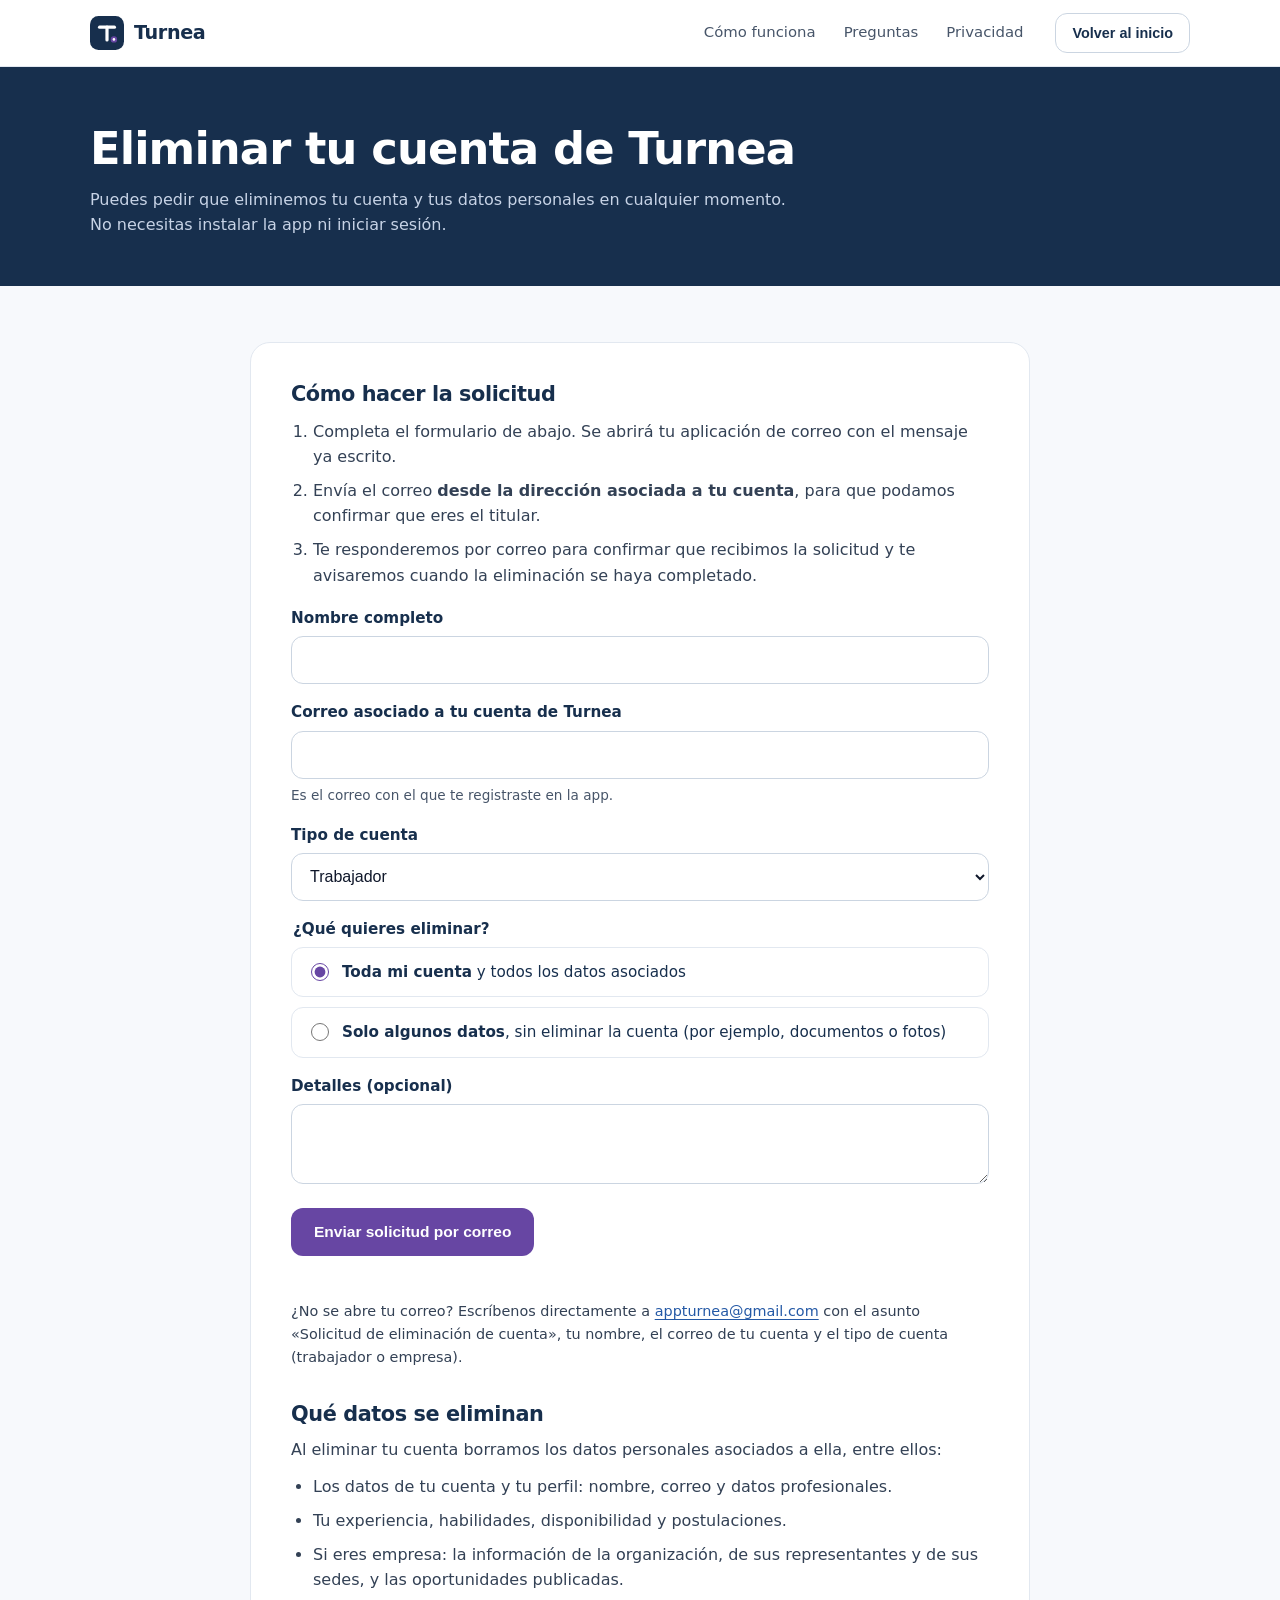
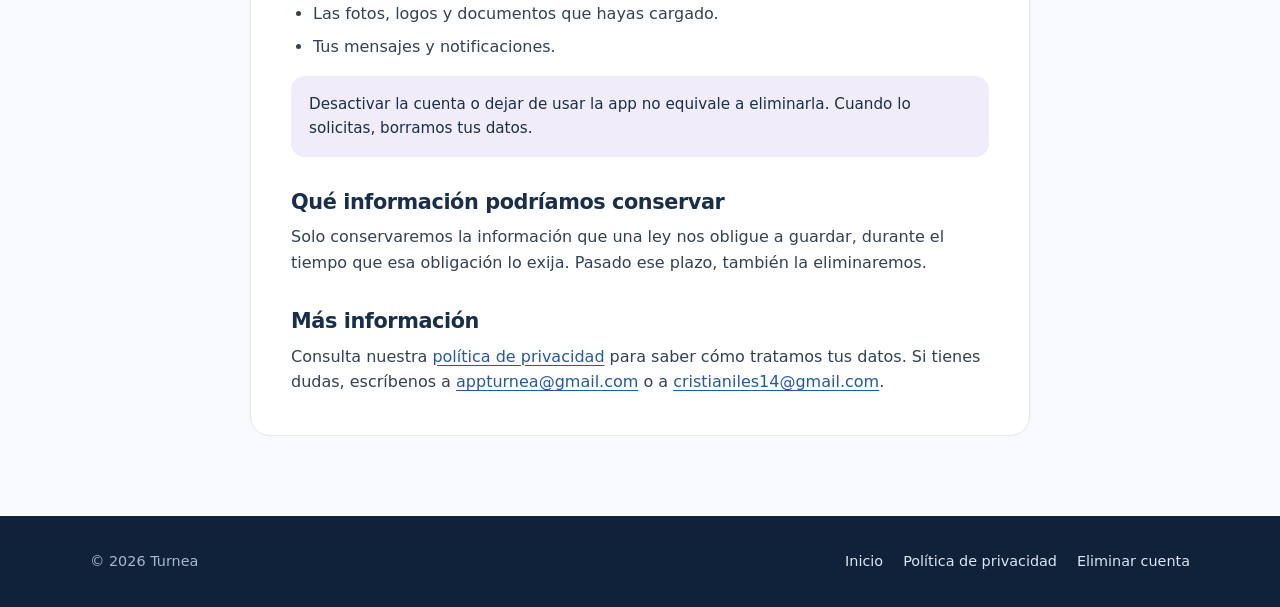
==== eliminar-cuenta/index.html @ 00cc9def "Sitio web de Turnea con privacidad y eliminación de cuenta Página de inicio para trabajadores y empr" ====
<!doctype html>
<html lang="es">
<head>
  <meta charset="utf-8">
  <meta name="viewport" content="width=device-width, initial-scale=1">
  <title>Eliminar cuenta — Turnea</title>
  <meta name="description" content="Solicita la eliminación de tu cuenta de Turnea y de tus datos personales sin necesidad de instalar la app ni iniciar sesión.">
  <link rel="canonical" href="https://molanojd.github.io/turnea/eliminar-cuenta/">
  <meta name="theme-color" content="#172F4D">
  <link rel="icon" href="../assets/logo.svg" type="image/svg+xml">
  <meta property="og:title" content="Eliminar cuenta — Turnea">
  <meta property="og:image" content="https://molanojd.github.io/turnea/assets/og.jpg">
  <link rel="preload" href="../assets/fonts/inter-latin.woff2" as="font" type="font/woff2" crossorigin>
  <link rel="stylesheet" href="../assets/styles.css">
</head>
<body>
<a class="skip" href="#main">Saltar al contenido</a>
<header class="top">
  <div class="wrap">
    <a class="brand" href="../"><img src="../assets/logo.svg" width="34" height="34" alt="">Turnea</a>
    <nav class="nav" aria-label="Principal">
      <a href="../#como-funciona">Cómo funciona</a>
      <a href="../#preguntas">Preguntas</a>
      <a href="../privacidad/">Privacidad</a>
    </nav>
    <a class="btn btn-outline" href="../">Volver al inicio</a>
  </div>
</header>

<main id="main">
  <div class="legal-hero">
    <div class="wrap">
      <h1>Eliminar tu cuenta de Turnea</h1>
      <p>Puedes pedir que eliminemos tu cuenta y tus datos personales en cualquier momento. No necesitas instalar la app ni iniciar sesión.</p>
    </div>
  </div>

  <section class="legal">
    <div class="wrap">
      <article class="doc">
        <h2>Cómo hacer la solicitud</h2>
        <ol>
          <li>Completa el formulario de abajo. Se abrirá tu aplicación de correo con el mensaje ya escrito.</li>
          <li>Envía el correo <strong>desde la dirección asociada a tu cuenta</strong>, para que podamos confirmar que eres el titular.</li>
          <li>Te responderemos por correo para confirmar que recibimos la solicitud y te avisaremos cuando la eliminación se haya completado.</li>
        </ol>

        <form class="form" id="del-form" novalidate>
          <div class="field">
            <label for="f-name">Nombre completo</label>
            <input id="f-name" name="name" type="text" autocomplete="name" required>
          </div>
          <div class="field">
            <label for="f-email">Correo asociado a tu cuenta de Turnea</label>
            <input id="f-email" name="email" type="email" autocomplete="email" inputmode="email" required>
            <p class="hint">Es el correo con el que te registraste en la app.</p>
          </div>
          <div class="field">
            <label for="f-type">Tipo de cuenta</label>
            <select id="f-type" name="type">
              <option>Trabajador</option>
              <option>Empresa</option>
            </select>
          </div>
          <fieldset class="field" style="border:0;padding:0;margin:0">
            <legend style="font-weight:600;color:var(--navy);margin-bottom:6px;font-size:.95rem">¿Qué quieres eliminar?</legend>
            <div class="radios">
              <label><input type="radio" name="scope" value="Toda mi cuenta y todos mis datos" checked> <span><strong>Toda mi cuenta</strong> y todos los datos asociados</span></label>
              <label><input type="radio" name="scope" value="Solo algunos datos (detallados abajo)"> <span><strong>Solo algunos datos</strong>, sin eliminar la cuenta (por ejemplo, documentos o fotos)</span></label>
            </div>
          </fieldset>
          <div class="field">
            <label for="f-notes">Detalles (opcional)</label>
            <textarea id="f-notes" name="notes" rows="3"></textarea>
          </div>
          <div>
            <button class="btn btn-purple" type="submit">Enviar solicitud por correo</button>
          </div>
          <p class="fallback" id="f-msg" role="status"></p>
        </form>
        <p class="fallback">¿No se abre tu correo? Escríbenos directamente a <a href="mailto:appturnea@gmail.com?subject=Solicitud%20de%20eliminaci%C3%B3n%20de%20cuenta">appturnea@gmail.com</a> con el asunto «Solicitud de eliminación de cuenta», tu nombre, el correo de tu cuenta y el tipo de cuenta (trabajador o empresa).</p>

        <h2>Qué datos se eliminan</h2>
        <p>Al eliminar tu cuenta borramos los datos personales asociados a ella, entre ellos:</p>
        <ul>
          <li>Los datos de tu cuenta y tu perfil: nombre, correo y datos profesionales.</li>
          <li>Tu experiencia, habilidades, disponibilidad y postulaciones.</li>
          <li>Si eres empresa: la información de la organización, de sus representantes y de sus sedes, y las oportunidades publicadas.</li>
          <li>Las fotos, logos y documentos que hayas cargado.</li>
          <li>Tus mensajes y notificaciones.</li>
        </ul>
        <div class="callout p">Desactivar la cuenta o dejar de usar la app no equivale a eliminarla. Cuando lo solicitas, borramos tus datos.</div>

        <h2>Qué información podríamos conservar</h2>
        <p>Solo conservaremos la información que una ley nos obligue a guardar, durante el tiempo que esa obligación lo exija. Pasado ese plazo, también la eliminaremos.</p>

        <h2>Más información</h2>
        <p>Consulta nuestra <a href="../privacidad/">política de privacidad</a> para saber cómo tratamos tus datos. Si tienes dudas, escríbenos a <a href="mailto:appturnea@gmail.com">appturnea@gmail.com</a> o a <a href="mailto:cristianiles14@gmail.com">cristianiles14@gmail.com</a>.</p>
      </article>
    </div>
  </section>
</main>

<footer>
  <div class="wrap">
    <span>© 2026 Turnea</span>
    <nav aria-label="Legal">
      <a href="../">Inicio</a>
      <a href="../privacidad/">Política de privacidad</a>
      <a href="./">Eliminar cuenta</a>
    </nav>
  </div>
</footer>
<script>
(function () {
  var form = document.getElementById('del-form');
  var msg = document.getElementById('f-msg');
  form.addEventListener('submit', function (e) {
    e.preventDefault();
    var name = document.getElementById('f-name').value.trim();
    var email = document.getElementById('f-email').value.trim();
    if (!name || !/^[^\s@]+@[^\s@]+\.[^\s@]+$/.test(email)) {
      msg.textContent = 'Escribe tu nombre y un correo válido para continuar.';
      document.getElementById(name ? 'f-email' : 'f-name').focus();
      return;
    }
    var scope = form.querySelector('input[name="scope"]:checked').value;
    var body = [
      'Hola, equipo de Turnea:',
      '',
      'Solicito la eliminación de datos de mi cuenta.',
      '',
      'Nombre: ' + name,
      'Correo de la cuenta: ' + email,
      'Tipo de cuenta: ' + document.getElementById('f-type').value,
      'Qué quiero eliminar: ' + scope,
      document.getElementById('f-notes').value.trim() ? 'Detalles: ' + document.getElementById('f-notes').value.trim() : '',
      '',
      'Gracias.'
    ].join('\n');
    location.href = 'mailto:appturnea@gmail.com?subject=' + encodeURIComponent('Solicitud de eliminación de cuenta') + '&body=' + encodeURIComponent(body);
    msg.textContent = 'Abrimos tu aplicación de correo. Revisa el mensaje y envíalo desde el correo de tu cuenta.';
  });
})();
</script>
</body>
</html>
---- assets/styles.css ----
/* Inter (SIL Open Font License 1.1), self-hosted latin subset */
@font-face { font-family: "Inter"; font-style: normal; font-weight: 400 800; font-display: swap; src: url("fonts/inter-latin.woff2") format("woff2"); }

:root {
  --navy: #172F4D;
  --blue: #2459A6;
  --blue-company: #2457B5;
  --purple: #6746A3;
  --green: #138A5B;
  --bg: #F7F9FC;
  --card: #FFFFFF;
  --text: #0F172A;
  --muted: #475569;
  --line: #E2E8F0;
  --blue-soft: #EAF1FB;
  --purple-soft: #F1ECFA;
  --green-soft: #E7F5EE;
  --shadow: 0 1px 2px rgba(15, 23, 42, .05), 0 10px 30px rgba(23, 47, 77, .08);
  --radius: 18px;
  --maxw: 1140px;
  color-scheme: light;
}

*, *::before, *::after { box-sizing: border-box; }
html { scroll-behavior: smooth; -webkit-text-size-adjust: 100%; }
body { margin: 0; font-family: "Inter", system-ui, -apple-system, "Segoe UI", Roboto, sans-serif; color: var(--text); background: var(--bg); line-height: 1.6; -webkit-font-smoothing: antialiased; }
img, svg { display: block; max-width: 100%; }
a { color: var(--blue); text-underline-offset: 3px; }
a:hover { color: var(--navy); }
h1, h2, h3 { margin: 0; line-height: 1.15; letter-spacing: -.02em; color: var(--navy); }
p { margin: 0; }
ul, ol { margin: 0; padding: 0; }
:focus-visible { outline: 3px solid var(--purple); outline-offset: 3px; border-radius: 6px; }
.wrap { width: 100%; max-width: var(--maxw); margin: 0 auto; padding: 0 20px; }
.icon { width: 22px; height: 22px; flex: none; fill: none; stroke: currentColor; stroke-width: 2; stroke-linecap: round; stroke-linejoin: round; }
.skip { position: absolute; left: 16px; top: -60px; background: #fff; padding: 10px 14px; border-radius: 8px; z-index: 100; }
.skip:focus { top: 12px; }

/* Header */
.top { position: sticky; top: 0; z-index: 50; background: rgba(255, 255, 255, .96); border-bottom: 1px solid var(--line); }
.top .wrap { height: 66px; display: flex; align-items: center; gap: 20px; }
.brand { display: flex; align-items: center; gap: 10px; text-decoration: none; color: var(--navy); font-weight: 800; font-size: 1.2rem; letter-spacing: -.02em; }
.brand:hover { color: var(--navy); }
.brand img { width: 34px; height: 34px; }
.nav { display: flex; gap: 4px; margin-left: auto; }
.nav a { color: var(--muted); text-decoration: none; font-weight: 500; font-size: .93rem; padding: 8px 12px; border-radius: 8px; }
.nav a:hover { color: var(--navy); background: var(--blue-soft); }
.top .btn { padding: 0 16px; min-height: 40px; font-size: .9rem; }
@media (max-width: 860px) { .nav { display: none; } .top .btn { margin-left: auto; } }

/* Buttons */
.btn { display: inline-flex; align-items: center; justify-content: center; gap: 8px; min-height: 48px; padding: 0 22px; border-radius: 12px; font: 600 .97rem "Inter", sans-serif; text-decoration: none; border: 1px solid transparent; cursor: pointer; transition: background .2s, border-color .2s, color .2s; }
.btn-primary { background: var(--blue); color: #fff; }
.btn-primary:hover { background: var(--navy); color: #fff; }
.btn-outline { background: #fff; color: var(--navy); border-color: #CBD5E1; }
.btn-outline:hover { border-color: var(--blue); color: var(--blue); }
.btn-purple { background: var(--purple); color: #fff; }
.btn-purple:hover { background: #553690; color: #fff; }
.play-soon { display: inline-flex; align-items: center; gap: 12px; padding: 9px 18px 9px 14px; border-radius: 12px; background: var(--navy); color: #fff; text-decoration: none; min-height: 52px; }
.play-soon:hover { color: #fff; background: #10233a; }
.play-soon svg { width: 26px; height: 26px; }
.play-soon small { display: block; font-size: .7rem; letter-spacing: .04em; text-transform: uppercase; opacity: .8; line-height: 1.1; }
.play-soon strong { display: block; font-size: 1.05rem; line-height: 1.2; }

/* Hero */
.hero { position: relative; overflow: hidden; padding: 76px 0 88px; background:
  radial-gradient(700px 380px at 92% 8%, rgba(103, 70, 163, .14), transparent 60%),
  radial-gradient(600px 360px at 0% 100%, rgba(36, 89, 166, .10), transparent 60%), var(--bg); }
.hero .wrap { display: grid; grid-template-columns: 1.1fr .9fr; gap: 56px; align-items: center; }
.eyebrow { display: inline-flex; align-items: center; gap: 8px; font-size: .82rem; font-weight: 700; letter-spacing: .06em; text-transform: uppercase; color: var(--purple); }
.eyebrow::before { content: ""; width: 8px; height: 8px; border-radius: 50%; background: var(--purple); }
.hero h1 { margin-top: 16px; font-size: clamp(2.3rem, 5.6vw, 3.9rem); font-weight: 800; }
.hero h1 span { color: var(--purple); }
.lead { margin-top: 20px; font-size: clamp(1.05rem, 2vw, 1.2rem); color: var(--muted); max-width: 560px; }
.cta { margin-top: 32px; display: flex; flex-wrap: wrap; gap: 12px; align-items: center; }
.note-soon { margin-top: 14px; font-size: .88rem; color: var(--muted); }
@media (max-width: 900px) { .hero { padding: 48px 0 64px; } .hero .wrap { grid-template-columns: 1fr; gap: 44px; } }

/* Phone mockup */
.mock { position: relative; display: flex; justify-content: center; }
.phone { width: 300px; border-radius: 42px; background: #0F172A; padding: 11px; box-shadow: 0 30px 60px rgba(23, 47, 77, .25); }
.screen { border-radius: 32px; overflow: hidden; background: var(--bg); min-height: 560px; }
.s-top { background: var(--navy); color: #fff; padding: 18px 18px 22px; }
.s-top small { opacity: .75; font-size: .75rem; }
.s-top b { display: block; font-size: 1.15rem; margin-top: 2px; }
.s-search { margin-top: 12px; height: 38px; border-radius: 10px; background: rgba(255, 255, 255, .12); display: flex; align-items: center; padding: 0 12px; font-size: .78rem; color: rgba(255, 255, 255, .75); }
.s-chips { display: flex; gap: 6px; padding: 14px 14px 4px; flex-wrap: wrap; }
.s-chips span { font-size: .68rem; font-weight: 600; padding: 5px 9px; border-radius: 999px; background: #fff; border: 1px solid var(--line); color: var(--muted); }
.s-chips span.on { background: var(--purple); border-color: var(--purple); color: #fff; }
.s-card { margin: 10px 14px 0; background: #fff; border-radius: 14px; padding: 12px; border: 1px solid var(--line); }
.s-card .r { display: flex; justify-content: space-between; align-items: flex-start; gap: 8px; }
.s-card b { font-size: .86rem; color: var(--navy); }
.s-card p { font-size: .72rem; color: var(--muted); margin-top: 2px; }
.pill { font-size: .64rem; font-weight: 700; padding: 3px 8px; border-radius: 999px; white-space: nowrap; }
.pill.p { background: var(--purple-soft); color: var(--purple); }
.pill.b { background: var(--blue-soft); color: var(--blue-company); }
.pill.g { background: var(--green-soft); color: var(--green); }
.s-card .act { margin-top: 10px; height: 32px; border-radius: 9px; background: var(--blue); color: #fff; font-size: .74rem; font-weight: 700; display: grid; place-items: center; }
.toast { position: absolute; right: 0; bottom: -26px; background: #fff; border: 1px solid var(--line); border-radius: 14px; padding: 10px 14px; box-shadow: var(--shadow); display: flex; gap: 10px; align-items: center; font-size: .8rem; max-width: 210px; }
.toast .dot { width: 30px; height: 30px; border-radius: 9px; background: var(--green-soft); color: var(--green); display: grid; place-items: center; flex: none; }
.toast .dot svg { width: 18px; height: 18px; }
.toast b { display: block; color: var(--navy); }
.toast span { color: var(--muted); font-size: .74rem; }
.toast.two { left: -10px; right: auto; top: auto; bottom: 80px; }
.toast.two .dot { background: var(--purple-soft); color: var(--purple); }
@media (max-width: 520px) { .toast { display: none; } .phone { width: 270px; } }

/* Modalities */
.modes { background: var(--navy); color: #fff; padding: 26px 0; }
.modes .wrap { display: flex; flex-wrap: wrap; align-items: center; gap: 12px 22px; justify-content: center; }
.modes p { font-weight: 600; color: #C7D3E6; font-size: .95rem; }
.modes ul { list-style: none; display: flex; flex-wrap: wrap; gap: 10px; justify-content: center; }
.modes li { padding: 7px 14px; border-radius: 999px; border: 1px solid rgba(255, 255, 255, .22); font-weight: 600; font-size: .9rem; }

/* Sections */
section { padding: 92px 0; scroll-margin-top: 66px; }
.sec-head { max-width: 720px; margin-bottom: 44px; }
.sec-head.center { margin-left: auto; margin-right: auto; text-align: center; }
.sec-head h2 { margin-top: 10px; font-size: clamp(1.8rem, 3.8vw, 2.5rem); font-weight: 800; }
.sec-head p { margin-top: 14px; color: var(--muted); font-size: 1.05rem; }
@media (max-width: 600px) { section { padding: 64px 0; } .sec-head { margin-bottom: 30px; } }

.features { display: grid; grid-template-columns: repeat(auto-fill, minmax(250px, 1fr)); gap: 18px; list-style: none; }
.feature { background: var(--card); border: 1px solid var(--line); border-radius: var(--radius); padding: 24px; }
.feature .ico { width: 46px; height: 46px; border-radius: 12px; display: grid; place-items: center; background: var(--blue-soft); color: var(--blue); }
.feature .ico.p { background: var(--purple-soft); color: var(--purple); }
.feature .ico.g { background: var(--green-soft); color: var(--green); }
.feature h3 { margin-top: 16px; font-size: 1.05rem; font-weight: 700; }
.feature p { margin-top: 6px; color: var(--muted); font-size: .95rem; }

/* Audience split */
.split { display: grid; grid-template-columns: 1fr 1fr; gap: 48px; align-items: center; }
.split.reverse .split-media { order: 2; }
.tag { display: inline-block; font-size: .8rem; font-weight: 700; padding: 5px 12px; border-radius: 999px; }
.tag.worker { background: var(--purple-soft); color: var(--purple); }
.tag.company { background: var(--blue-soft); color: var(--blue-company); }
.split h2 { margin-top: 14px; font-size: clamp(1.7rem, 3.4vw, 2.3rem); font-weight: 800; }
.split > div > p { margin-top: 14px; color: var(--muted); font-size: 1.05rem; }
.steps { list-style: none; margin-top: 26px; display: grid; gap: 16px; counter-reset: s; }
.steps li { display: grid; grid-template-columns: 40px 1fr; gap: 14px; align-items: start; }
.steps li::before { counter-increment: s; content: counter(s); width: 40px; height: 40px; border-radius: 12px; display: grid; place-items: center; font-weight: 800; color: #fff; background: var(--purple); }
.company .steps li::before { background: var(--blue-company); }
.steps b { display: block; color: var(--navy); }
.steps span { color: var(--muted); font-size: .95rem; }
.split-media { background: var(--card); border: 1px solid var(--line); border-radius: 24px; padding: 26px; box-shadow: var(--shadow); }
.split-media h3 { font-size: 1rem; }
.profile { display: flex; gap: 14px; align-items: center; }
.avatar { width: 54px; height: 54px; border-radius: 50%; background: var(--purple-soft); color: var(--purple); display: grid; place-items: center; font-weight: 800; }
.avatar.c { border-radius: 14px; background: var(--blue-soft); color: var(--blue-company); }
.profile small { display: block; color: var(--muted); font-size: .85rem; }
.kv { margin-top: 18px; display: grid; gap: 10px; }
.kv div { display: flex; justify-content: space-between; gap: 10px; padding: 12px 14px; border-radius: 12px; background: var(--bg); font-size: .92rem; }
.kv div span { color: var(--muted); }
.kv div b { color: var(--navy); text-align: right; }
.week { margin-top: 18px; display: grid; grid-template-columns: repeat(7, 1fr); gap: 6px; text-align: center; font-size: .75rem; color: var(--muted); }
.week i { display: block; height: 30px; border-radius: 8px; background: var(--bg); margin-top: 4px; border: 1px solid var(--line); }
.week i.on { background: var(--purple); border-color: var(--purple); }
.bar-row { display: flex; align-items: center; justify-content: space-between; padding: 12px 0; border-bottom: 1px solid var(--line); font-size: .92rem; }
.bar-row:last-child { border-bottom: 0; }
@media (max-width: 900px) { .split { grid-template-columns: 1fr; gap: 32px; } .split.reverse .split-media { order: 0; } }

section.alt { background: #fff; border-top: 1px solid var(--line); border-bottom: 1px solid var(--line); }

/* FAQ */
.faq { max-width: 820px; margin: 0 auto; display: grid; gap: 12px; }
.faq details { background: var(--card); border: 1px solid var(--line); border-radius: 14px; padding: 0 20px; }
.faq summary { cursor: pointer; list-style: none; padding: 18px 0; font-weight: 700; color: var(--navy); display: flex; justify-content: space-between; gap: 16px; }
.faq summary::-webkit-details-marker { display: none; }
.faq summary::after { content: "+"; font-size: 1.4rem; line-height: 1; color: var(--purple); }
.faq details[open] summary::after { content: "–"; }
.faq details p { padding: 0 0 18px; color: var(--muted); }

/* Contact */
.contact { background: var(--navy); color: #fff; text-align: center; }
.contact h2 { color: #fff; }
.contact .sec-head p { color: #C7D3E6; }
.contact .eyebrow { color: #C4B5FD; }
.contact .eyebrow::before { background: #C4B5FD; }
.mails { display: flex; flex-wrap: wrap; gap: 14px; justify-content: center; }
.mails a { display: inline-flex; align-items: center; gap: 10px; padding: 16px 22px; border-radius: 14px; background: rgba(255, 255, 255, .07); border: 1px solid rgba(255, 255, 255, .18); color: #fff; text-decoration: none; font-weight: 600; overflow-wrap: anywhere; }
.mails a:hover { border-color: #C4B5FD; color: #fff; background: rgba(255, 255, 255, .11); }

/* Footer */
footer { background: #0F223A; color: #A9B7CC; font-size: .9rem; padding: 34px 0; }
footer .wrap { display: flex; flex-wrap: wrap; gap: 16px 28px; justify-content: space-between; align-items: center; }
footer nav { display: flex; flex-wrap: wrap; gap: 8px 20px; }
footer a { color: #DCE5F2; text-decoration: none; }
footer a:hover { color: #fff; text-decoration: underline; }

/* Legal pages */
.legal-hero { background: var(--navy); color: #fff; padding: 56px 0 48px; }
.legal-hero h1 { color: #fff; font-size: clamp(2rem, 4.6vw, 2.8rem); font-weight: 800; }
.legal-hero p { margin-top: 12px; color: #C7D3E6; max-width: 720px; }
.legal { padding: 56px 0 80px; }
.legal .wrap { max-width: 820px; }
.doc { background: var(--card); border: 1px solid var(--line); border-radius: 20px; padding: 40px; }
.doc h2 { font-size: 1.3rem; margin-top: 34px; }
.doc h2:first-child { margin-top: 0; }
.doc p, .doc li { color: #334155; }
.doc p + p { margin-top: 12px; }
.doc ul, .doc ol { margin-top: 12px; padding-left: 22px; display: grid; gap: 8px; }
.doc h2 + p { margin-top: 10px; }
.doc .meta { font-size: .9rem; color: var(--muted); margin-bottom: 26px; padding-bottom: 20px; border-bottom: 1px solid var(--line); }
.callout { margin-top: 16px; padding: 16px 18px; border-radius: 14px; background: var(--blue-soft); color: var(--navy); font-size: .95rem; }
.callout.p { background: var(--purple-soft); }
.toc { margin-bottom: 28px; padding: 18px 22px; border-radius: 14px; background: var(--bg); }
.toc b { color: var(--navy); }
.toc ol { margin-top: 8px; columns: 2; column-gap: 28px; display: block; }
.toc li { margin-bottom: 4px; }
@media (max-width: 600px) { .doc { padding: 26px 20px; } .toc ol { columns: 1; } }

/* Delete form */
.form { margin-top: 18px; display: grid; gap: 16px; }
.field label { display: block; font-weight: 600; color: var(--navy); margin-bottom: 6px; font-size: .95rem; }
.field input, .field select, .field textarea { width: 100%; font: 400 1rem "Inter", sans-serif; color: var(--text); padding: 12px 14px; border: 1px solid #CBD5E1; border-radius: 12px; background: #fff; min-height: 48px; }
.field input:focus, .field select:focus, .field textarea:focus { outline: 3px solid rgba(103, 70, 163, .35); border-color: var(--purple); }
.field .hint { font-size: .85rem; color: var(--muted); margin-top: 6px; }
.radios { display: grid; gap: 10px; }
.radios label { display: flex; gap: 10px; align-items: flex-start; padding: 12px 14px; border: 1px solid var(--line); border-radius: 12px; font-weight: 500; cursor: pointer; margin: 0; }
.radios input { width: 18px; height: 18px; min-height: 0; margin-top: 3px; accent-color: var(--purple); }
.fallback { margin-top: 14px; font-size: .9rem; color: var(--muted); }
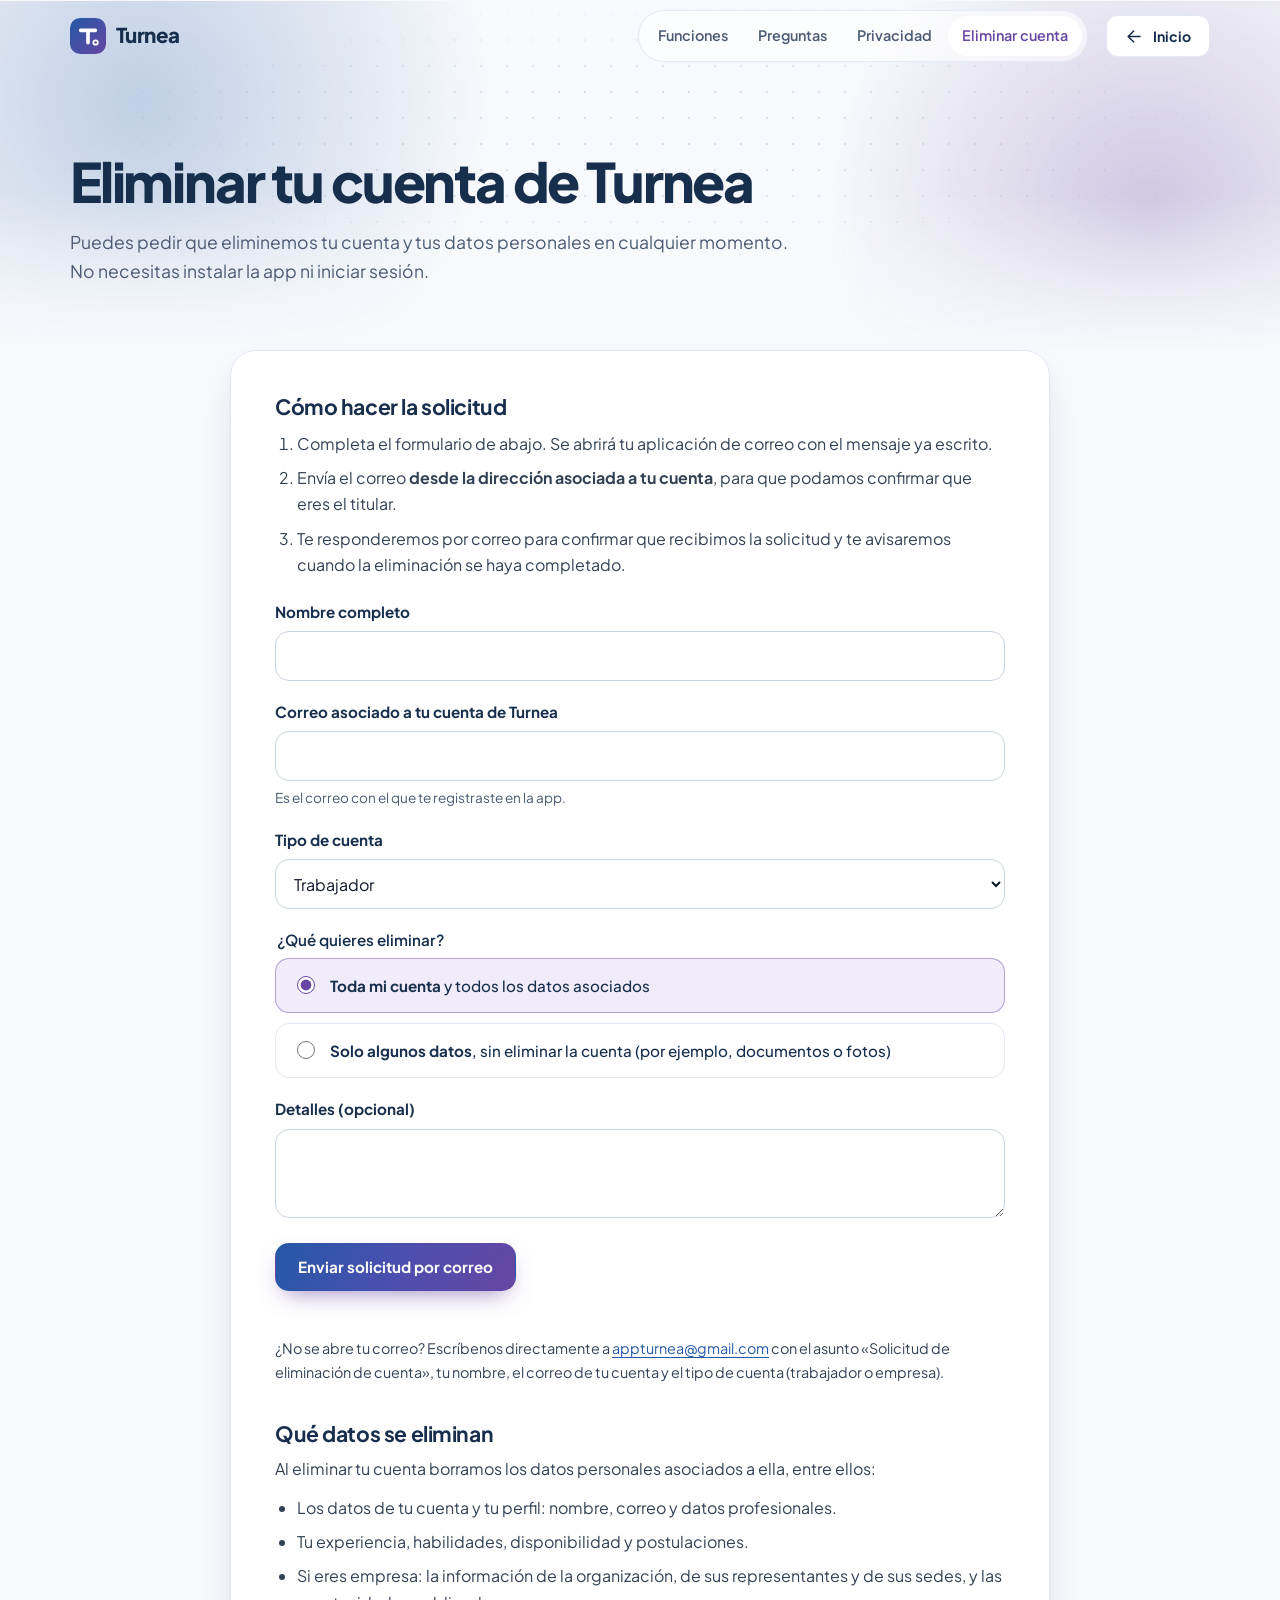
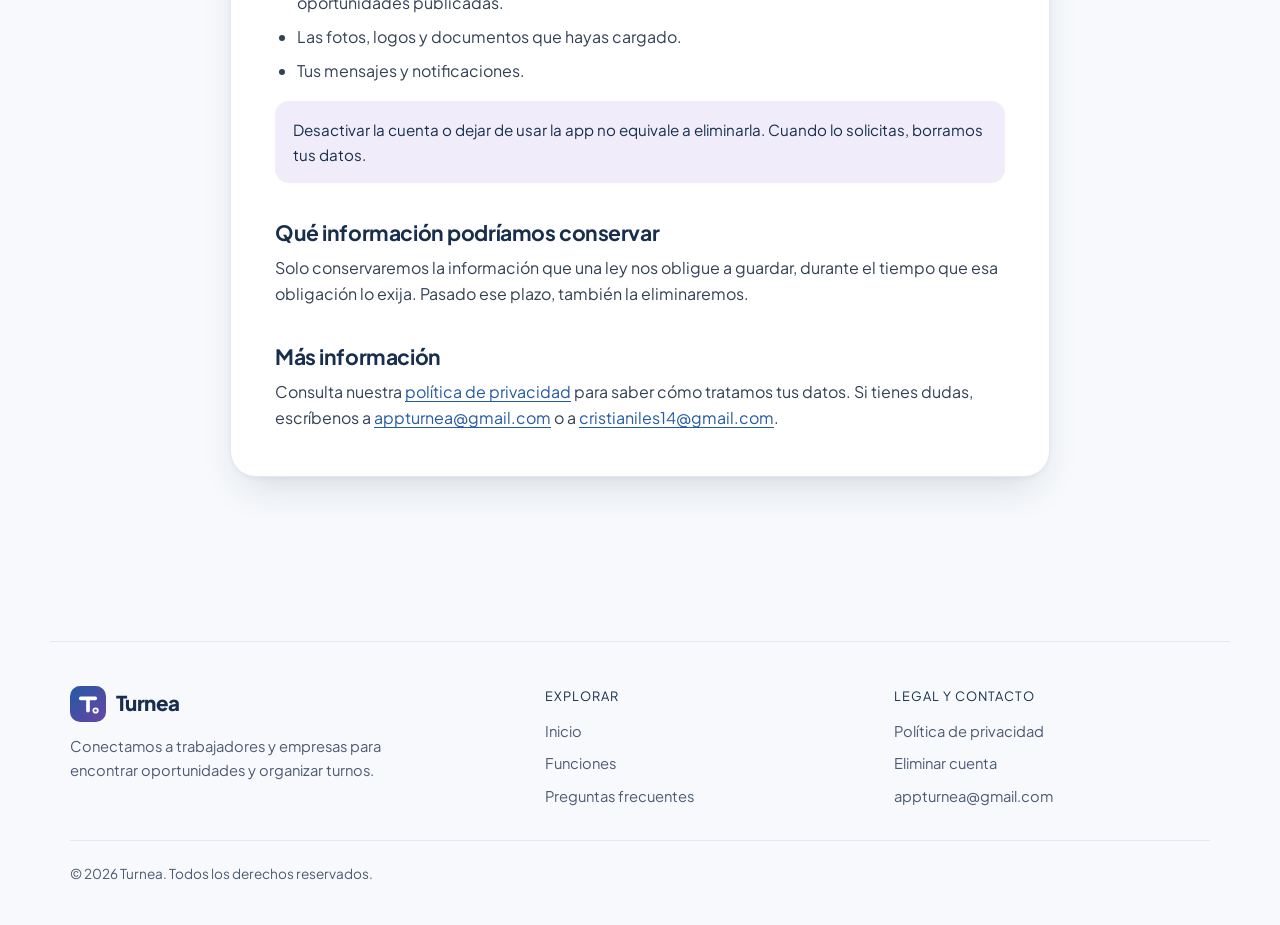
==== commit e9de10af: "Rediseño premium de la web de Turnea - Estilo glassmorphism claro con luces animadas en azul y morad" ====
--- a/eliminar-cuenta/index.html
+++ b/eliminar-cuenta/index.html
@@ -1,34 +1,52 @@
 <!doctype html>
-<html lang="es">
+<html lang="es" class="no-js">
 <head>
   <meta charset="utf-8">
   <meta name="viewport" content="width=device-width, initial-scale=1">
   <title>Eliminar cuenta — Turnea</title>
   <meta name="description" content="Solicita la eliminación de tu cuenta de Turnea y de tus datos personales sin necesidad de instalar la app ni iniciar sesión.">
   <link rel="canonical" href="https://molanojd.github.io/turnea/eliminar-cuenta/">
-  <meta name="theme-color" content="#172F4D">
+  <meta name="theme-color" content="#F7F9FC">
   <link rel="icon" href="../assets/logo.svg" type="image/svg+xml">
   <meta property="og:title" content="Eliminar cuenta — Turnea">
   <meta property="og:image" content="https://molanojd.github.io/turnea/assets/og.jpg">
-  <link rel="preload" href="../assets/fonts/inter-latin.woff2" as="font" type="font/woff2" crossorigin>
+  <link rel="preload" href="../assets/fonts/jakarta-latin.woff2" as="font" type="font/woff2" crossorigin>
   <link rel="stylesheet" href="../assets/styles.css">
+  <script src="../assets/main.js" defer></script>
 </head>
 <body>
+<svg width="0" height="0" style="position:absolute" aria-hidden="true"><defs>
+  <symbol id="i-menu" viewBox="0 0 24 24"><path d="M4 7h16M4 12h16M4 17h16"/></symbol>
+  <symbol id="i-x" viewBox="0 0 24 24"><path d="M18 6 6 18M6 6l12 12"/></symbol>
+  <symbol id="i-arrow-l" viewBox="0 0 24 24"><path d="M19 12H5M11 5l-7 7 7 7"/></symbol>
+</defs></svg>
 <a class="skip" href="#main">Saltar al contenido</a>
 <header class="top">
   <div class="wrap">
-    <a class="brand" href="../"><img src="../assets/logo.svg" width="34" height="34" alt="">Turnea</a>
+    <a class="brand" href="../"><img src="../assets/logo.svg" width="36" height="36" alt="">Turnea</a>
     <nav class="nav" aria-label="Principal">
-      <a href="../#como-funciona">Cómo funciona</a>
+      <a href="../#como-funciona">Funciones</a>
       <a href="../#preguntas">Preguntas</a>
       <a href="../privacidad/">Privacidad</a>
+      <a href="../eliminar-cuenta/" aria-current="page">Eliminar cuenta</a>
     </nav>
-    <a class="btn btn-outline" href="../">Volver al inicio</a>
+    <a class="btn btn-outline" href="../"><svg class="icon" aria-hidden="true"><use href="#i-arrow-l"/></svg>Inicio</a>
+    <details class="mnav">
+      <summary aria-label="Abrir menú"><svg class="icon i-open" aria-hidden="true"><use href="#i-menu"/></svg><svg class="icon i-close" aria-hidden="true"><use href="#i-x"/></svg></summary>
+      <nav aria-label="Menú móvil">
+        <a href="../">Inicio</a>
+        <a href="../#preguntas">Preguntas frecuentes</a>
+        <a href="../privacidad/">Política de privacidad</a>
+        <a href="../eliminar-cuenta/">Eliminar cuenta</a>
+        <a href="../#contacto">Contacto</a>
+      </nav>
+    </details>
   </div>
 </header>
 
 <main id="main">
   <div class="legal-hero">
+    <div class="aurora" aria-hidden="true"><span class="a1"></span><span class="a2"></span></div>
     <div class="wrap">
       <h1>Eliminar tu cuenta de Turnea</h1>
       <p>Puedes pedir que eliminemos tu cuenta y tus datos personales en cualquier momento. No necesitas instalar la app ni iniciar sesión.</p>
@@ -103,12 +121,27 @@
 
 <footer>
   <div class="wrap">
-    <span>© 2026 Turnea</span>
-    <nav aria-label="Legal">
-      <a href="../">Inicio</a>
-      <a href="../privacidad/">Política de privacidad</a>
-      <a href="./">Eliminar cuenta</a>
-    </nav>
+    <div>
+      <a class="brand" href="../"><img src="../assets/logo.svg" width="36" height="36" alt="">Turnea</a>
+      <p class="about">Conectamos a trabajadores y empresas para encontrar oportunidades y organizar turnos.</p>
+    </div>
+    <div>
+      <p class="fh">Explorar</p>
+      <nav aria-label="Explorar">
+        <a href="../">Inicio</a>
+        <a href="../#como-funciona">Funciones</a>
+        <a href="../#preguntas">Preguntas frecuentes</a>
+      </nav>
+    </div>
+    <div>
+      <p class="fh">Legal y contacto</p>
+      <nav aria-label="Legal">
+        <a href="../privacidad/">Política de privacidad</a>
+        <a href="../eliminar-cuenta/">Eliminar cuenta</a>
+        <a href="mailto:appturnea@gmail.com">appturnea@gmail.com</a>
+      </nav>
+    </div>
+    <p class="copy">© <span id="y">2026</span> Turnea. Todos los derechos reservados.</p>
   </div>
 </footer>
 <script>
--- a/assets/styles.css
+++ b/assets/styles.css
@@ -1,7 +1,8 @@
-/* Inter (SIL Open Font License 1.1), self-hosted latin subset */
-@font-face { font-family: "Inter"; font-style: normal; font-weight: 400 800; font-display: swap; src: url("fonts/inter-latin.woff2") format("woff2"); }
+/* Plus Jakarta Sans (SIL Open Font License 1.1), self-hosted latin subset */
+@font-face { font-family: "Jakarta"; font-style: normal; font-weight: 400 800; font-display: swap; src: url("fonts/jakarta-latin.woff2") format("woff2"); }
 
 :root {
+  --navy-950: #0B1626;
   --navy: #172F4D;
   --blue: #2459A6;
   --blue-company: #2457B5;
@@ -10,191 +11,384 @@
   --bg: #F7F9FC;
   --card: #FFFFFF;
   --text: #0F172A;
-  --muted: #475569;
-  --line: #E2E8F0;
+  --muted: #4B5B73;
+  --line: #E3E9F2;
   --blue-soft: #EAF1FB;
   --purple-soft: #F1ECFA;
-  --green-soft: #E7F5EE;
-  --shadow: 0 1px 2px rgba(15, 23, 42, .05), 0 10px 30px rgba(23, 47, 77, .08);
-  --radius: 18px;
-  --maxw: 1140px;
+  --green-soft: #E6F5EE;
+  --grad: linear-gradient(120deg, #2459A6 0%, #4B4FAE 50%, #6746A3 100%);
+  --grad-text: linear-gradient(100deg, #2459A6 10%, #6746A3 90%);
+  --glass: rgba(255, 255, 255, .62);
+  --glass-line: rgba(255, 255, 255, .75);
+  --shadow-sm: 0 1px 2px rgba(15, 23, 42, .05), 0 4px 12px rgba(23, 47, 77, .05);
+  --shadow: 0 2px 4px rgba(15, 23, 42, .04), 0 18px 40px -12px rgba(23, 47, 77, .16);
+  --shadow-lg: 0 30px 80px -20px rgba(23, 47, 77, .35);
+  --maxw: 1180px;
+  --ease: cubic-bezier(.22, 1, .36, 1);
+  --ease-back: cubic-bezier(.34, 1.4, .64, 1);
   color-scheme: light;
 }
 
 *, *::before, *::after { box-sizing: border-box; }
 html { scroll-behavior: smooth; -webkit-text-size-adjust: 100%; }
-body { margin: 0; font-family: "Inter", system-ui, -apple-system, "Segoe UI", Roboto, sans-serif; color: var(--text); background: var(--bg); line-height: 1.6; -webkit-font-smoothing: antialiased; }
+body { margin: 0; font-family: "Jakarta", system-ui, -apple-system, "Segoe UI", Roboto, sans-serif; color: var(--text); background: var(--bg); line-height: 1.65; -webkit-font-smoothing: antialiased; overflow-x: hidden; }
 img, svg { display: block; max-width: 100%; }
 a { color: var(--blue); text-underline-offset: 3px; }
-a:hover { color: var(--navy); }
-h1, h2, h3 { margin: 0; line-height: 1.15; letter-spacing: -.02em; color: var(--navy); }
+a:hover { color: var(--purple); }
+a, button, summary, [role="tab"] { cursor: pointer; }
+h1, h2, h3 { margin: 0; line-height: 1.12; letter-spacing: -.025em; color: var(--navy); }
 p { margin: 0; }
 ul, ol { margin: 0; padding: 0; }
-:focus-visible { outline: 3px solid var(--purple); outline-offset: 3px; border-radius: 6px; }
+:focus-visible { outline: 3px solid rgba(103, 70, 163, .55); outline-offset: 3px; border-radius: 8px; }
 .wrap { width: 100%; max-width: var(--maxw); margin: 0 auto; padding: 0 20px; }
-.icon { width: 22px; height: 22px; flex: none; fill: none; stroke: currentColor; stroke-width: 2; stroke-linecap: round; stroke-linejoin: round; }
+.icon { width: 22px; height: 22px; flex: none; fill: none; stroke: currentColor; stroke-width: 1.9; stroke-linecap: round; stroke-linejoin: round; }
 .skip { position: absolute; left: 16px; top: -60px; background: #fff; padding: 10px 14px; border-radius: 8px; z-index: 100; }
 .skip:focus { top: 12px; }
-
-/* Header */
-.top { position: sticky; top: 0; z-index: 50; background: rgba(255, 255, 255, .96); border-bottom: 1px solid var(--line); }
-.top .wrap { height: 66px; display: flex; align-items: center; gap: 20px; }
-.brand { display: flex; align-items: center; gap: 10px; text-decoration: none; color: var(--navy); font-weight: 800; font-size: 1.2rem; letter-spacing: -.02em; }
+.grad-text { background: var(--grad-text); -webkit-background-clip: text; background-clip: text; color: transparent; }
+
+/* ============ Header ============ */
+.top { position: sticky; top: 0; z-index: 60; transition: background-color .3s var(--ease), box-shadow .3s var(--ease), border-color .3s; border-bottom: 1px solid transparent; }
+.top.scrolled { background: rgba(255, 255, 255, .8); -webkit-backdrop-filter: saturate(170%) blur(16px); backdrop-filter: saturate(170%) blur(16px); border-bottom-color: rgba(227, 233, 242, .8); box-shadow: 0 6px 24px -12px rgba(23, 47, 77, .15); }
+.top .wrap { height: 72px; display: flex; align-items: center; gap: 18px; }
+.brand { display: flex; align-items: center; gap: 10px; text-decoration: none; color: var(--navy); font-weight: 800; font-size: 1.28rem; letter-spacing: -.03em; }
 .brand:hover { color: var(--navy); }
-.brand img { width: 34px; height: 34px; }
-.nav { display: flex; gap: 4px; margin-left: auto; }
-.nav a { color: var(--muted); text-decoration: none; font-weight: 500; font-size: .93rem; padding: 8px 12px; border-radius: 8px; }
-.nav a:hover { color: var(--navy); background: var(--blue-soft); }
-.top .btn { padding: 0 16px; min-height: 40px; font-size: .9rem; }
-@media (max-width: 860px) { .nav { display: none; } .top .btn { margin-left: auto; } }
-
-/* Buttons */
-.btn { display: inline-flex; align-items: center; justify-content: center; gap: 8px; min-height: 48px; padding: 0 22px; border-radius: 12px; font: 600 .97rem "Inter", sans-serif; text-decoration: none; border: 1px solid transparent; cursor: pointer; transition: background .2s, border-color .2s, color .2s; }
-.btn-primary { background: var(--blue); color: #fff; }
-.btn-primary:hover { background: var(--navy); color: #fff; }
-.btn-outline { background: #fff; color: var(--navy); border-color: #CBD5E1; }
-.btn-outline:hover { border-color: var(--blue); color: var(--blue); }
-.btn-purple { background: var(--purple); color: #fff; }
-.btn-purple:hover { background: #553690; color: #fff; }
-.play-soon { display: inline-flex; align-items: center; gap: 12px; padding: 9px 18px 9px 14px; border-radius: 12px; background: var(--navy); color: #fff; text-decoration: none; min-height: 52px; }
-.play-soon:hover { color: #fff; background: #10233a; }
-.play-soon svg { width: 26px; height: 26px; }
-.play-soon small { display: block; font-size: .7rem; letter-spacing: .04em; text-transform: uppercase; opacity: .8; line-height: 1.1; }
-.play-soon strong { display: block; font-size: 1.05rem; line-height: 1.2; }
-
-/* Hero */
-.hero { position: relative; overflow: hidden; padding: 76px 0 88px; background:
-  radial-gradient(700px 380px at 92% 8%, rgba(103, 70, 163, .14), transparent 60%),
-  radial-gradient(600px 360px at 0% 100%, rgba(36, 89, 166, .10), transparent 60%), var(--bg); }
-.hero .wrap { display: grid; grid-template-columns: 1.1fr .9fr; gap: 56px; align-items: center; }
-.eyebrow { display: inline-flex; align-items: center; gap: 8px; font-size: .82rem; font-weight: 700; letter-spacing: .06em; text-transform: uppercase; color: var(--purple); }
-.eyebrow::before { content: ""; width: 8px; height: 8px; border-radius: 50%; background: var(--purple); }
-.hero h1 { margin-top: 16px; font-size: clamp(2.3rem, 5.6vw, 3.9rem); font-weight: 800; }
-.hero h1 span { color: var(--purple); }
-.lead { margin-top: 20px; font-size: clamp(1.05rem, 2vw, 1.2rem); color: var(--muted); max-width: 560px; }
-.cta { margin-top: 32px; display: flex; flex-wrap: wrap; gap: 12px; align-items: center; }
-.note-soon { margin-top: 14px; font-size: .88rem; color: var(--muted); }
-@media (max-width: 900px) { .hero { padding: 48px 0 64px; } .hero .wrap { grid-template-columns: 1fr; gap: 44px; } }
+.brand img { width: 36px; height: 36px; }
+.nav { display: flex; gap: 2px; margin-left: auto; padding: 5px; border-radius: 999px; background: rgba(255, 255, 255, .6); border: 1px solid rgba(227, 233, 242, .9); }
+.nav a { color: var(--muted); text-decoration: none; font-weight: 600; font-size: .9rem; padding: 8px 14px; border-radius: 999px; transition: color .2s, background-color .2s; }
+.nav a:hover { color: var(--navy); background: #fff; }
+
+/* ============ Buttons ============ */
+.btn { position: relative; display: inline-flex; align-items: center; justify-content: center; gap: 9px; min-height: 48px; padding: 0 22px; border-radius: 14px; font: 700 .95rem "Jakarta", sans-serif; text-decoration: none; border: 1px solid transparent; overflow: hidden; transition: transform .25s var(--ease), box-shadow .25s var(--ease), background-color .2s, color .2s, border-color .2s; }
+.btn .icon { width: 19px; height: 19px; }
+.btn-grad { color: #fff; background: var(--grad); box-shadow: 0 10px 24px -10px rgba(103, 70, 163, .7), inset 0 1px 0 rgba(255, 255, 255, .25); }
+.btn-grad::after { content: ""; position: absolute; inset: 0; background: linear-gradient(110deg, transparent 30%, rgba(255, 255, 255, .35) 50%, transparent 70%); transform: translateX(-120%); transition: transform .7s var(--ease); }
+.btn-grad:hover { color: #fff; transform: translateY(-2px); box-shadow: 0 16px 30px -12px rgba(103, 70, 163, .8), inset 0 1px 0 rgba(255, 255, 255, .25); }
+.btn-grad:hover::after { transform: translateX(120%); }
+.btn-white { color: var(--navy); background: #fff; box-shadow: 0 10px 30px -12px rgba(0, 0, 0, .35); }
+.btn-white:hover { color: var(--purple); transform: translateY(-2px); }
+.btn-outline { color: var(--navy); background: #fff; border-color: var(--line); }
+.btn-outline:hover { color: var(--purple); border-color: rgba(103, 70, 163, .4); }
+.top .btn { min-height: 42px; padding: 0 18px; font-size: .88rem; border-radius: 12px; }
+
+/* ============ Mobile menu ============ */
+.mnav { display: none; position: relative; margin-left: 4px; }
+.mnav summary { list-style: none; width: 44px; height: 44px; border-radius: 12px; display: grid; place-items: center; color: var(--navy); background: rgba(255, 255, 255, .85); border: 1px solid var(--line); }
+.mnav summary::-webkit-details-marker { display: none; }
+.mnav .i-close, .mnav[open] .i-open { display: none; }
+.mnav[open] .i-close { display: block; }
+.mnav nav { position: absolute; right: 0; top: 56px; width: min(290px, calc(100vw - 32px)); background: rgba(255, 255, 255, .97); -webkit-backdrop-filter: blur(16px); backdrop-filter: blur(16px); border: 1px solid var(--line); border-radius: 18px; padding: 8px; display: grid; box-shadow: var(--shadow-lg); animation: pop .28s var(--ease-back); transform-origin: top right; }
+.mnav nav a { display: flex; align-items: center; min-height: 46px; padding: 0 14px; border-radius: 12px; text-decoration: none; color: var(--navy); font-weight: 600; }
+.mnav nav a:hover { background: var(--purple-soft); color: var(--purple); }
+@keyframes pop { from { opacity: 0; transform: scale(.94) translateY(-6px); } to { opacity: 1; transform: none; } }
+@media (max-width: 920px) { .nav { display: none; } .mnav { display: block; } .top .btn { margin-left: auto; } }
+@media (max-width: 400px) { .top .btn { display: none; } .mnav { margin-left: auto; } }
+
+/* ============ Hero ============ */
+.hero { position: relative; margin-top: -72px; padding: 150px 0 110px; overflow: hidden; isolation: isolate; }
+.aurora { position: absolute; inset: 0; z-index: -1; overflow: hidden; pointer-events: none; }
+.aurora span { position: absolute; border-radius: 50%; will-change: transform; }
+.aurora .a1 { width: 760px; height: 760px; left: -240px; top: -280px; background: radial-gradient(circle, rgba(36, 89, 166, .26), transparent 65%); animation: drift1 18s ease-in-out infinite alternate; }
+.aurora .a2 { width: 700px; height: 700px; right: -220px; top: -140px; background: radial-gradient(circle, rgba(103, 70, 163, .28), transparent 65%); animation: drift2 22s ease-in-out infinite alternate; }
+.aurora .a3 { width: 560px; height: 560px; left: 36%; bottom: -320px; background: radial-gradient(circle, rgba(19, 138, 91, .13), transparent 65%); animation: drift1 26s ease-in-out infinite alternate-reverse; }
+.aurora::after { content: ""; position: absolute; inset: 0; background-image: radial-gradient(rgba(23, 47, 77, .12) 1px, transparent 1px); background-size: 26px 26px; -webkit-mask-image: radial-gradient(ellipse 70% 60% at 50% 40%, #000 25%, transparent 75%); mask-image: radial-gradient(ellipse 70% 60% at 50% 40%, #000 25%, transparent 75%); }
+@keyframes drift1 { to { transform: translate(120px, 80px) scale(1.12); } }
+@keyframes drift2 { to { transform: translate(-110px, 110px) scale(1.08); } }
+
+.hero .wrap { display: grid; grid-template-columns: 1.05fr .95fr; gap: 56px; align-items: center; }
+.pill-soon { display: inline-flex; align-items: center; gap: 10px; padding: 6px 14px 6px 6px; border-radius: 999px; background: var(--glass); border: 1px solid var(--glass-line); -webkit-backdrop-filter: blur(10px); backdrop-filter: blur(10px); box-shadow: var(--shadow-sm); font-size: .85rem; font-weight: 600; color: var(--navy); text-decoration: none; }
+.pill-soon:hover { color: var(--purple); }
+.pill-soon .tagnew { display: inline-flex; align-items: center; gap: 7px; padding: 4px 10px; border-radius: 999px; background: var(--navy-950); color: #fff; font-size: .74rem; font-weight: 700; }
+.pulse { position: relative; width: 7px; height: 7px; border-radius: 50%; background: #3DDC97; }
+.pulse::after { content: ""; position: absolute; inset: 0; border-radius: 50%; background: #3DDC97; animation: ping 2s var(--ease) infinite; }
+@keyframes ping { 0% { transform: scale(1); opacity: .8; } 80%, 100% { transform: scale(3); opacity: 0; } }
+.hero h1 { margin-top: 24px; font-size: clamp(2.5rem, 6vw, 4.5rem); font-weight: 800; letter-spacing: -.035em; line-height: 1.03; }
+.hero h1 .l2 { display: block; padding-bottom: .06em; }
+.lead { margin-top: 24px; font-size: clamp(1.05rem, 1.9vw, 1.2rem); color: var(--muted); max-width: 560px; }
+
+.audience { margin-top: 34px; display: grid; grid-template-columns: 1fr 1fr; gap: 14px; max-width: 580px; }
+.aud { position: relative; display: flex; align-items: center; gap: 14px; padding: 16px 18px; min-height: 78px; border-radius: 18px; background: var(--glass); border: 1px solid var(--glass-line); -webkit-backdrop-filter: blur(12px); backdrop-filter: blur(12px); box-shadow: var(--shadow-sm); text-decoration: none; color: var(--text); transition: transform .3s var(--ease), box-shadow .3s var(--ease), border-color .3s; }
+.aud:hover { color: var(--text); transform: translateY(-3px); box-shadow: var(--shadow); }
+.aud.worker:hover { border-color: rgba(103, 70, 163, .45); }
+.aud.company:hover { border-color: rgba(36, 87, 181, .45); }
+.aud b { display: block; color: var(--navy); font-size: 1.02rem; }
+.aud small { display: block; color: var(--muted); font-size: .84rem; line-height: 1.4; }
+.aud-ico { width: 46px; height: 46px; border-radius: 14px; display: grid; place-items: center; flex: none; color: #fff; }
+.aud.worker .aud-ico { background: linear-gradient(135deg, #7D5BC0, #6746A3); box-shadow: 0 8px 18px -8px rgba(103, 70, 163, .8); }
+.aud.company .aud-ico { background: linear-gradient(135deg, #3A72CC, #2457B5); box-shadow: 0 8px 18px -8px rgba(36, 87, 181, .8); }
+.aud-arrow { margin-left: auto; width: 18px; height: 18px; color: var(--muted); transition: transform .3s var(--ease), color .3s; }
+.aud:hover .aud-arrow { transform: translateX(4px); color: var(--purple); }
+.hero-foot { margin-top: 24px; display: flex; flex-wrap: wrap; align-items: center; gap: 14px 18px; }
+.play { display: inline-flex; align-items: center; gap: 12px; padding: 9px 18px 9px 14px; border-radius: 14px; background: var(--navy-950); color: #fff; text-decoration: none; min-height: 54px; transition: transform .25s var(--ease), background-color .2s; }
+.play:hover { color: #fff; transform: translateY(-2px); background: var(--navy); }
+.play svg { width: 24px; height: 24px; }
+.play small { display: block; font-size: .66rem; letter-spacing: .08em; text-transform: uppercase; opacity: .75; line-height: 1.1; }
+.play strong { display: block; font-size: 1.05rem; line-height: 1.25; }
+.hero-foot p { font-size: .88rem; color: var(--muted); max-width: 230px; line-height: 1.45; }
 
 /* Phone mockup */
-.mock { position: relative; display: flex; justify-content: center; }
-.phone { width: 300px; border-radius: 42px; background: #0F172A; padding: 11px; box-shadow: 0 30px 60px rgba(23, 47, 77, .25); }
-.screen { border-radius: 32px; overflow: hidden; background: var(--bg); min-height: 560px; }
-.s-top { background: var(--navy); color: #fff; padding: 18px 18px 22px; }
-.s-top small { opacity: .75; font-size: .75rem; }
-.s-top b { display: block; font-size: 1.15rem; margin-top: 2px; }
-.s-search { margin-top: 12px; height: 38px; border-radius: 10px; background: rgba(255, 255, 255, .12); display: flex; align-items: center; padding: 0 12px; font-size: .78rem; color: rgba(255, 255, 255, .75); }
-.s-chips { display: flex; gap: 6px; padding: 14px 14px 4px; flex-wrap: wrap; }
-.s-chips span { font-size: .68rem; font-weight: 600; padding: 5px 9px; border-radius: 999px; background: #fff; border: 1px solid var(--line); color: var(--muted); }
+.mock { position: relative; display: flex; justify-content: center; align-items: center; perspective: 1400px; min-height: 640px; }
+.mock .ring { position: absolute; width: 540px; height: 540px; top: 50%; left: 50%; border-radius: 50%; border: 1px dashed rgba(103, 70, 163, .28); transform: translate(-50%, -50%); animation: spin 70s linear infinite; }
+.mock .ring.r2 { width: 410px; height: 410px; border-color: rgba(36, 89, 166, .22); animation-duration: 50s; animation-direction: reverse; }
+.mock .glow { position: absolute; width: 380px; height: 380px; top: 50%; left: 50%; transform: translate(-50%, -50%); border-radius: 50%; background: radial-gradient(circle, rgba(103, 70, 163, .28), rgba(36, 89, 166, .12) 45%, transparent 70%); }
+@keyframes spin { to { transform: translate(-50%, -50%) rotate(360deg); } }
+.tilt { position: relative; transform-style: preserve-3d; transform: rotateY(var(--ry, -6deg)) rotateX(var(--rx, 3deg)); transition: transform .7s var(--ease); }
+.phone { position: relative; width: 300px; border-radius: 48px; padding: 11px; background: linear-gradient(145deg, #2A3650, #0B1220); box-shadow: var(--shadow-lg), 0 0 0 1px rgba(255, 255, 255, .06) inset; }
+.phone::before { content: ""; position: absolute; top: 21px; left: 50%; width: 88px; height: 24px; transform: translateX(-50%); background: #05080F; border-radius: 999px; z-index: 2; }
+.screen { position: relative; border-radius: 38px; overflow: hidden; background: #F4F6FB; height: 600px; }
+.s-top { padding: 54px 18px 22px; color: #fff; background: radial-gradient(120% 120% at 100% 0%, #6746A3 0%, transparent 55%), linear-gradient(160deg, #172F4D, #2459A6); }
+.s-top small { opacity: .78; font-size: .74rem; }
+.s-top b { display: block; font-size: 1.15rem; margin-top: 2px; letter-spacing: -.02em; }
+.s-search { margin-top: 14px; height: 40px; border-radius: 12px; background: rgba(255, 255, 255, .14); border: 1px solid rgba(255, 255, 255, .2); display: flex; align-items: center; gap: 8px; padding: 0 12px; font-size: .76rem; color: rgba(255, 255, 255, .85); }
+.s-search .icon { width: 15px; height: 15px; }
+.s-chips { display: flex; gap: 6px; padding: 14px 14px 4px; overflow: hidden; }
+.s-chips span { flex: none; font-size: .68rem; font-weight: 700; padding: 6px 10px; border-radius: 999px; background: #fff; border: 1px solid var(--line); color: var(--muted); }
 .s-chips span.on { background: var(--purple); border-color: var(--purple); color: #fff; }
-.s-card { margin: 10px 14px 0; background: #fff; border-radius: 14px; padding: 12px; border: 1px solid var(--line); }
+.s-card { margin: 10px 14px 0; background: #fff; border-radius: 16px; padding: 13px; border: 1px solid var(--line); box-shadow: 0 6px 14px -10px rgba(23, 47, 77, .3); }
 .s-card .r { display: flex; justify-content: space-between; align-items: flex-start; gap: 8px; }
-.s-card b { font-size: .86rem; color: var(--navy); }
-.s-card p { font-size: .72rem; color: var(--muted); margin-top: 2px; }
-.pill { font-size: .64rem; font-weight: 700; padding: 3px 8px; border-radius: 999px; white-space: nowrap; }
+.s-card .who { display: flex; gap: 10px; align-items: center; }
+.lg { width: 34px; height: 34px; border-radius: 10px; display: grid; place-items: center; font-size: .7rem; font-weight: 800; color: #fff; flex: none; }
+.lg.c1 { background: linear-gradient(135deg, #2459A6, #6746A3); }
+.lg.c2 { background: linear-gradient(135deg, #138A5B, #2459A6); }
+.lg.c3 { background: linear-gradient(135deg, #6746A3, #A05BC0); }
+.s-card b { font-size: .82rem; white-space: nowrap; color: var(--navy); display: block; line-height: 1.3; }
+.s-card p { font-size: .7rem; color: var(--muted); margin-top: 1px; }
+.pill { font-size: .63rem; font-weight: 700; padding: 3px 8px; border-radius: 999px; white-space: nowrap; }
 .pill.p { background: var(--purple-soft); color: var(--purple); }
 .pill.b { background: var(--blue-soft); color: var(--blue-company); }
-.pill.g { background: var(--green-soft); color: var(--green); }
-.s-card .act { margin-top: 10px; height: 32px; border-radius: 9px; background: var(--blue); color: #fff; font-size: .74rem; font-weight: 700; display: grid; place-items: center; }
-.toast { position: absolute; right: 0; bottom: -26px; background: #fff; border: 1px solid var(--line); border-radius: 14px; padding: 10px 14px; box-shadow: var(--shadow); display: flex; gap: 10px; align-items: center; font-size: .8rem; max-width: 210px; }
-.toast .dot { width: 30px; height: 30px; border-radius: 9px; background: var(--green-soft); color: var(--green); display: grid; place-items: center; flex: none; }
-.toast .dot svg { width: 18px; height: 18px; }
-.toast b { display: block; color: var(--navy); }
-.toast span { color: var(--muted); font-size: .74rem; }
-.toast.two { left: -10px; right: auto; top: auto; bottom: 80px; }
-.toast.two .dot { background: var(--purple-soft); color: var(--purple); }
-@media (max-width: 520px) { .toast { display: none; } .phone { width: 270px; } }
-
-/* Modalities */
-.modes { background: var(--navy); color: #fff; padding: 26px 0; }
-.modes .wrap { display: flex; flex-wrap: wrap; align-items: center; gap: 12px 22px; justify-content: center; }
-.modes p { font-weight: 600; color: #C7D3E6; font-size: .95rem; }
-.modes ul { list-style: none; display: flex; flex-wrap: wrap; gap: 10px; justify-content: center; }
-.modes li { padding: 7px 14px; border-radius: 999px; border: 1px solid rgba(255, 255, 255, .22); font-weight: 600; font-size: .9rem; }
-
-/* Sections */
-section { padding: 92px 0; scroll-margin-top: 66px; }
-.sec-head { max-width: 720px; margin-bottom: 44px; }
+.pill.g { background: var(--green-soft); color: #0B6B45; }
+.s-card .act { margin-top: 11px; height: 34px; border-radius: 10px; background: var(--grad); color: #fff; font-size: .74rem; font-weight: 700; display: grid; place-items: center; }
+.s-nav { position: absolute; left: 12px; right: 12px; bottom: 12px; height: 56px; border-radius: 18px; background: rgba(255, 255, 255, .92); border: 1px solid var(--line); display: flex; justify-content: space-around; align-items: center; }
+.s-nav i { width: 22px; height: 22px; border-radius: 7px; background: #D5DCE8; }
+.s-nav i.on { background: var(--grad); }
+.feed { padding-bottom: 80px; }
+.feed .s-card { opacity: 0; transform: translateY(14px); animation: cardIn .6s var(--ease-back) forwards; }
+.feed .s-card:nth-child(1) { animation-delay: .8s; }
+.feed .s-card:nth-child(2) { animation-delay: .95s; }
+.feed .s-card:nth-child(3) { animation-delay: 1.1s; }
+@keyframes cardIn { to { opacity: 1; transform: none; } }
+
+.chip { position: absolute; z-index: 3; display: flex; gap: 11px; align-items: center; padding: 11px 16px 11px 11px; border-radius: 16px; background: rgba(255, 255, 255, .82); border: 1px solid rgba(255, 255, 255, .95); -webkit-backdrop-filter: blur(14px); backdrop-filter: blur(14px); box-shadow: var(--shadow); font-size: .8rem; white-space: nowrap; animation: chipIn .7s var(--ease-back) both, float 6s ease-in-out infinite; }
+.chip .dot { width: 34px; height: 34px; border-radius: 11px; display: grid; place-items: center; flex: none; color: #fff; }
+.chip .dot svg { width: 17px; height: 17px; }
+.chip b { display: block; color: var(--navy); font-size: .82rem; line-height: 1.3; }
+.chip span { color: var(--muted); font-size: .72rem; }
+.chip.c1 { left: -4%; top: 7%; animation-delay: 1.3s, 2s; }
+.chip.c1 .dot { background: linear-gradient(135deg, #1BA672, #138A5B); }
+.chip.c2 { right: -6%; top: 50%; animation-delay: 1.55s, 2.8s; }
+.chip.c2 .dot { background: linear-gradient(135deg, #7D5BC0, #6746A3); }
+.chip.c3 { left: -4%; bottom: 7%; animation-delay: 1.8s, 3.4s; }
+.chip.c3 .dot { background: linear-gradient(135deg, #3A72CC, #2459A6); }
+@keyframes chipIn { from { opacity: 0; transform: translateY(16px) scale(.92); } to { opacity: 1; transform: none; } }
+@keyframes float { 0%, 100% { translate: 0 0; } 50% { translate: 0 -10px; } }
+
+@media (max-width: 980px) {
+  .hero { padding: 120px 0 80px; }
+  .hero .wrap { grid-template-columns: 1fr; gap: 30px; }
+  .mock { min-height: 0; padding: 30px 0; }
+}
+@media (max-width: 560px) {
+  .audience { grid-template-columns: 1fr; }
+  .mock .ring { width: 360px; height: 360px; }
+  .mock .ring.r2 { width: 280px; height: 280px; }
+  .mock .glow { width: 300px; height: 300px; }
+  .phone { width: 262px; border-radius: 42px; }
+  .screen { height: 530px; border-radius: 33px; }
+  .chip { font-size: .74rem; padding: 9px 12px 9px 9px; }
+  .chip .dot { width: 30px; height: 30px; }
+  .chip.c1 { left: 0; top: 2%; } .chip.c2, .chip.c3 { display: none; }
+  .feed .s-card:nth-child(3) { display: none; }
+}
+
+/* ============ Marquee ============ */
+.marquee { position: relative; padding: 22px 0; background: var(--navy-950); color: #fff; overflow: hidden; }
+.marquee::before, .marquee::after { content: ""; position: absolute; top: 0; bottom: 0; width: 120px; z-index: 2; pointer-events: none; }
+.marquee::before { left: 0; background: linear-gradient(90deg, var(--navy-950), transparent); }
+.marquee::after { right: 0; background: linear-gradient(-90deg, var(--navy-950), transparent); }
+.track { display: flex; width: max-content; animation: marquee 34s linear infinite; }
+.track ul { display: flex; align-items: center; list-style: none; flex: none; }
+.track li { display: flex; align-items: center; gap: 24px; padding-right: 24px; font-size: 1.05rem; font-weight: 700; white-space: nowrap; color: #E3EAF5; }
+.track li::after { content: ""; width: 7px; height: 7px; border-radius: 2px; transform: rotate(45deg); background: linear-gradient(135deg, #5B8DDB, #9B7BDB); }
+.track li em { font-style: normal; color: #9FB0CB; font-weight: 500; }
+.marquee:hover .track { animation-play-state: paused; }
+@keyframes marquee { to { transform: translateX(-50%); } }
+
+/* ============ Sections ============ */
+section { padding: 112px 0; scroll-margin-top: 72px; position: relative; }
+.sec-head { max-width: 720px; margin-bottom: 56px; }
 .sec-head.center { margin-left: auto; margin-right: auto; text-align: center; }
-.sec-head h2 { margin-top: 10px; font-size: clamp(1.8rem, 3.8vw, 2.5rem); font-weight: 800; }
-.sec-head p { margin-top: 14px; color: var(--muted); font-size: 1.05rem; }
-@media (max-width: 600px) { section { padding: 64px 0; } .sec-head { margin-bottom: 30px; } }
-
-.features { display: grid; grid-template-columns: repeat(auto-fill, minmax(250px, 1fr)); gap: 18px; list-style: none; }
-.feature { background: var(--card); border: 1px solid var(--line); border-radius: var(--radius); padding: 24px; }
-.feature .ico { width: 46px; height: 46px; border-radius: 12px; display: grid; place-items: center; background: var(--blue-soft); color: var(--blue); }
-.feature .ico.p { background: var(--purple-soft); color: var(--purple); }
-.feature .ico.g { background: var(--green-soft); color: var(--green); }
-.feature h3 { margin-top: 16px; font-size: 1.05rem; font-weight: 700; }
-.feature p { margin-top: 6px; color: var(--muted); font-size: .95rem; }
-
-/* Audience split */
-.split { display: grid; grid-template-columns: 1fr 1fr; gap: 48px; align-items: center; }
-.split.reverse .split-media { order: 2; }
-.tag { display: inline-block; font-size: .8rem; font-weight: 700; padding: 5px 12px; border-radius: 999px; }
-.tag.worker { background: var(--purple-soft); color: var(--purple); }
-.tag.company { background: var(--blue-soft); color: var(--blue-company); }
-.split h2 { margin-top: 14px; font-size: clamp(1.7rem, 3.4vw, 2.3rem); font-weight: 800; }
-.split > div > p { margin-top: 14px; color: var(--muted); font-size: 1.05rem; }
-.steps { list-style: none; margin-top: 26px; display: grid; gap: 16px; counter-reset: s; }
-.steps li { display: grid; grid-template-columns: 40px 1fr; gap: 14px; align-items: start; }
-.steps li::before { counter-increment: s; content: counter(s); width: 40px; height: 40px; border-radius: 12px; display: grid; place-items: center; font-weight: 800; color: #fff; background: var(--purple); }
-.company .steps li::before { background: var(--blue-company); }
-.steps b { display: block; color: var(--navy); }
+.kicker { display: inline-flex; align-items: center; gap: 8px; padding: 6px 14px; border-radius: 999px; background: #fff; border: 1px solid var(--line); box-shadow: var(--shadow-sm); font-size: .8rem; font-weight: 700; letter-spacing: .02em; color: var(--purple); }
+.kicker .icon { width: 15px; height: 15px; }
+.sec-head h2 { margin-top: 18px; font-size: clamp(2rem, 4.4vw, 3rem); font-weight: 800; letter-spacing: -.035em; }
+.sec-head p { margin-top: 16px; color: var(--muted); font-size: 1.1rem; }
+@media (max-width: 640px) { section { padding: 80px 0; } .sec-head { margin-bottom: 38px; } }
+
+/* ============ Bento ============ */
+.bento { display: grid; grid-template-columns: repeat(6, 1fr); gap: 18px; list-style: none; }
+.bx { position: relative; grid-column: span 2; overflow: hidden; background: #fff; border: 1px solid var(--line); border-radius: 24px; padding: 28px; box-shadow: var(--shadow-sm); transition: transform .4s var(--ease), box-shadow .4s var(--ease), border-color .3s, opacity .8s var(--ease); isolation: isolate; }
+.bx::before { content: ""; position: absolute; inset: 0; z-index: -1; opacity: 0; transition: opacity .35s; background: radial-gradient(420px circle at var(--x, 50%) var(--y, 0%), rgba(103, 70, 163, .10), transparent 45%); }
+.bx:hover { transform: translateY(-4px); box-shadow: var(--shadow); border-color: #D6DEEB; }
+.bx:hover::before { opacity: 1; }
+.bx.w3 { grid-column: span 3; }
+.bx.w4 { grid-column: span 4; }
+.b-ico { width: 46px; height: 46px; border-radius: 14px; display: grid; place-items: center; color: #fff; background: var(--grad); box-shadow: 0 10px 20px -10px rgba(103, 70, 163, .7); }
+.b-ico.g { background: linear-gradient(135deg, #1BA672, #138A5B); box-shadow: 0 10px 20px -10px rgba(19, 138, 91, .7); }
+.b-ico.bl { background: linear-gradient(135deg, #3A72CC, #2457B5); box-shadow: 0 10px 20px -10px rgba(36, 87, 181, .7); }
+.b-ico.pu { background: linear-gradient(135deg, #7D5BC0, #6746A3); }
+.bx h3 { margin-top: 18px; font-size: 1.18rem; font-weight: 700; }
+.bx p { margin-top: 8px; color: var(--muted); font-size: .96rem; }
+.b-ui { margin-top: 22px; }
+.mini-profile { display: flex; gap: 12px; flex-wrap: wrap; }
+.mp { flex: 1 1 200px; display: flex; align-items: center; gap: 12px; padding: 14px; border-radius: 16px; background: var(--bg); border: 1px solid var(--line); }
+.mp .av { width: 42px; height: 42px; border-radius: 50%; display: grid; place-items: center; font-weight: 800; font-size: .82rem; color: #fff; background: linear-gradient(135deg, #7D5BC0, #6746A3); flex: none; }
+.mp .av.sq { border-radius: 12px; background: linear-gradient(135deg, #3A72CC, #2457B5); }
+.mp b { display: block; color: var(--navy); font-size: .92rem; }
+.mp span { display: block; color: var(--muted); font-size: .8rem; }
+.chips { display: flex; flex-wrap: wrap; gap: 8px; }
+.chips span { font-size: .8rem; font-weight: 600; padding: 7px 12px; border-radius: 999px; background: var(--bg); border: 1px solid var(--line); color: var(--muted); }
+.chips span.on { background: var(--purple-soft); border-color: rgba(103, 70, 163, .25); color: var(--purple); }
+.chips span.on-b { background: var(--blue-soft); border-color: rgba(36, 89, 166, .25); color: var(--blue); }
+.week { display: grid; grid-template-columns: repeat(7, 1fr); gap: 6px; text-align: center; font-size: .74rem; font-weight: 600; color: var(--muted); }
+.week i { display: block; height: 34px; border-radius: 10px; background: var(--bg); margin-top: 5px; border: 1px solid var(--line); }
+.week i.on { background: var(--grad); border-color: transparent; }
+.pipeline { display: flex; align-items: center; gap: 8px; flex-wrap: wrap; }
+.pipeline span { display: inline-flex; align-items: center; gap: 7px; padding: 8px 12px; border-radius: 12px; font-size: .82rem; font-weight: 700; background: var(--bg); border: 1px solid var(--line); color: var(--navy); }
+.pipeline span i { width: 8px; height: 8px; border-radius: 50%; }
+.pipeline .arrow { color: #A7B3C6; width: 16px; height: 16px; }
+.chat { display: grid; gap: 8px; }
+.bub { max-width: 85%; padding: 9px 13px; border-radius: 14px; font-size: .84rem; line-height: 1.4; }
+.bub.in { background: var(--bg); border: 1px solid var(--line); color: var(--navy); border-bottom-left-radius: 4px; }
+.bub.out { justify-self: end; background: var(--grad); color: #fff; border-bottom-right-radius: 4px; }
+.docs { display: grid; gap: 8px; }
+.doc-row { display: flex; align-items: center; gap: 10px; padding: 10px 12px; border-radius: 12px; background: var(--bg); border: 1px solid var(--line); font-size: .84rem; font-weight: 600; color: var(--navy); }
+.doc-row .icon { width: 18px; height: 18px; color: var(--muted); }
+.doc-row .pill { margin-left: auto; }
+@media (max-width: 980px) { .bento { grid-template-columns: repeat(2, 1fr); } .bx, .bx.w3 { grid-column: span 1; } .bx.w4 { grid-column: span 2; } }
+@media (max-width: 640px) { .bento { grid-template-columns: 1fr; } .bx, .bx.w3, .bx.w4 { grid-column: span 1; } .bx { padding: 24px; } }
+
+/* ============ Audience tabs ============ */
+.aud-sec { background: #fff; border-top: 1px solid var(--line); border-bottom: 1px solid var(--line); overflow: hidden; }
+.seg { position: relative; display: inline-grid; grid-template-columns: 1fr 1fr; padding: 6px; border-radius: 999px; background: var(--bg); border: 1px solid var(--line); margin-top: 26px; }
+.seg button { position: relative; z-index: 1; border: 0; background: none; font: 700 .95rem "Jakarta", sans-serif; color: var(--muted); padding: 12px 26px; min-height: 48px; border-radius: 999px; display: inline-flex; align-items: center; gap: 8px; justify-content: center; transition: color .3s; }
+.seg button .icon { width: 18px; height: 18px; }
+.seg button[aria-selected="true"] { color: #fff; }
+.seg .thumb { position: absolute; top: 6px; bottom: 6px; left: 6px; width: calc(50% - 6px); border-radius: 999px; background: linear-gradient(135deg, #7D5BC0, #6746A3); box-shadow: 0 8px 20px -8px rgba(103, 70, 163, .7); transition: transform .45s var(--ease), background .45s; }
+.seg[data-active="empresas"] .thumb { transform: translateX(100%); background: linear-gradient(135deg, #3A72CC, #2457B5); box-shadow: 0 8px 20px -8px rgba(36, 87, 181, .7); }
+.panel { display: grid; grid-template-columns: 1fr 1fr; gap: 56px; align-items: center; }
+.panel[hidden] { display: none; }
+.panel.enter > * { animation: panelIn .55s var(--ease) both; }
+.panel.enter > *:nth-child(2) { animation-delay: .08s; }
+@keyframes panelIn { from { opacity: 0; transform: translateY(18px); } to { opacity: 1; transform: none; } }
+.panel h3 { font-size: clamp(1.6rem, 3vw, 2.2rem); font-weight: 800; letter-spacing: -.03em; }
+.panel > div > p { margin-top: 12px; color: var(--muted); font-size: 1.05rem; }
+.steps { list-style: none; margin-top: 26px; display: grid; gap: 2px; }
+.steps li { position: relative; display: grid; grid-template-columns: 44px 1fr; gap: 16px; padding: 12px 0; }
+.steps li:not(:last-child)::after { content: ""; position: absolute; left: 21px; top: 60px; bottom: -8px; width: 2px; border-radius: 2px; background: var(--line); }
+.steps .n { width: 44px; height: 44px; border-radius: 14px; display: grid; place-items: center; font-weight: 800; color: #fff; background: linear-gradient(135deg, #7D5BC0, #6746A3); box-shadow: 0 8px 16px -8px rgba(103, 70, 163, .7); }
+.panel.company .steps .n { background: linear-gradient(135deg, #3A72CC, #2457B5); box-shadow: 0 8px 16px -8px rgba(36, 87, 181, .7); }
+.steps b { display: block; color: var(--navy); font-size: 1.02rem; margin-top: 2px; }
 .steps span { color: var(--muted); font-size: .95rem; }
-.split-media { background: var(--card); border: 1px solid var(--line); border-radius: 24px; padding: 26px; box-shadow: var(--shadow); }
-.split-media h3 { font-size: 1rem; }
-.profile { display: flex; gap: 14px; align-items: center; }
-.avatar { width: 54px; height: 54px; border-radius: 50%; background: var(--purple-soft); color: var(--purple); display: grid; place-items: center; font-weight: 800; }
-.avatar.c { border-radius: 14px; background: var(--blue-soft); color: var(--blue-company); }
-.profile small { display: block; color: var(--muted); font-size: .85rem; }
-.kv { margin-top: 18px; display: grid; gap: 10px; }
-.kv div { display: flex; justify-content: space-between; gap: 10px; padding: 12px 14px; border-radius: 12px; background: var(--bg); font-size: .92rem; }
-.kv div span { color: var(--muted); }
-.kv div b { color: var(--navy); text-align: right; }
-.week { margin-top: 18px; display: grid; grid-template-columns: repeat(7, 1fr); gap: 6px; text-align: center; font-size: .75rem; color: var(--muted); }
-.week i { display: block; height: 30px; border-radius: 8px; background: var(--bg); margin-top: 4px; border: 1px solid var(--line); }
-.week i.on { background: var(--purple); border-color: var(--purple); }
-.bar-row { display: flex; align-items: center; justify-content: space-between; padding: 12px 0; border-bottom: 1px solid var(--line); font-size: .92rem; }
-.bar-row:last-child { border-bottom: 0; }
-@media (max-width: 900px) { .split { grid-template-columns: 1fr; gap: 32px; } .split.reverse .split-media { order: 0; } }
-
-section.alt { background: #fff; border-top: 1px solid var(--line); border-bottom: 1px solid var(--line); }
-
-/* FAQ */
-.faq { max-width: 820px; margin: 0 auto; display: grid; gap: 12px; }
-.faq details { background: var(--card); border: 1px solid var(--line); border-radius: 14px; padding: 0 20px; }
-.faq summary { cursor: pointer; list-style: none; padding: 18px 0; font-weight: 700; color: var(--navy); display: flex; justify-content: space-between; gap: 16px; }
-.faq summary::-webkit-details-marker { display: none; }
-.faq summary::after { content: "+"; font-size: 1.4rem; line-height: 1; color: var(--purple); }
-.faq details[open] summary::after { content: "–"; }
-.faq details p { padding: 0 0 18px; color: var(--muted); }
-
-/* Contact */
-.contact { background: var(--navy); color: #fff; text-align: center; }
-.contact h2 { color: #fff; }
-.contact .sec-head p { color: #C7D3E6; }
-.contact .eyebrow { color: #C4B5FD; }
-.contact .eyebrow::before { background: #C4B5FD; }
-.mails { display: flex; flex-wrap: wrap; gap: 14px; justify-content: center; }
-.mails a { display: inline-flex; align-items: center; gap: 10px; padding: 16px 22px; border-radius: 14px; background: rgba(255, 255, 255, .07); border: 1px solid rgba(255, 255, 255, .18); color: #fff; text-decoration: none; font-weight: 600; overflow-wrap: anywhere; }
-.mails a:hover { border-color: #C4B5FD; color: #fff; background: rgba(255, 255, 255, .11); }
-
-/* Footer */
-footer { background: #0F223A; color: #A9B7CC; font-size: .9rem; padding: 34px 0; }
-footer .wrap { display: flex; flex-wrap: wrap; gap: 16px 28px; justify-content: space-between; align-items: center; }
-footer nav { display: flex; flex-wrap: wrap; gap: 8px 20px; }
-footer a { color: #DCE5F2; text-decoration: none; }
-footer a:hover { color: #fff; text-decoration: underline; }
-
-/* Legal pages */
-.legal-hero { background: var(--navy); color: #fff; padding: 56px 0 48px; }
-.legal-hero h1 { color: #fff; font-size: clamp(2rem, 4.6vw, 2.8rem); font-weight: 800; }
-.legal-hero p { margin-top: 12px; color: #C7D3E6; max-width: 720px; }
-.legal { padding: 56px 0 80px; }
-.legal .wrap { max-width: 820px; }
-.doc { background: var(--card); border: 1px solid var(--line); border-radius: 20px; padding: 40px; }
-.doc h2 { font-size: 1.3rem; margin-top: 34px; }
+.visual { position: relative; padding: 28px; border-radius: 28px; background: linear-gradient(160deg, var(--purple-soft), #fff 65%); border: 1px solid var(--line); }
+.panel.company .visual { background: linear-gradient(160deg, var(--blue-soft), #fff 65%); }
+.vcard { background: #fff; border: 1px solid var(--line); border-radius: 20px; padding: 22px; box-shadow: var(--shadow); }
+.vcard + .vcard { margin-top: 14px; }
+.vhead { display: flex; align-items: center; gap: 14px; }
+.vhead .av { width: 52px; height: 52px; border-radius: 50%; display: grid; place-items: center; font-weight: 800; color: #fff; background: linear-gradient(135deg, #7D5BC0, #6746A3); flex: none; }
+.vhead .av.sq { border-radius: 16px; background: linear-gradient(135deg, #3A72CC, #2457B5); }
+.vhead b { display: block; color: var(--navy); font-size: 1.05rem; }
+.vhead small { color: var(--muted); font-size: .85rem; }
+.vhead .pill { margin-left: auto; }
+.kv { margin-top: 16px; display: grid; gap: 8px; }
+.kv div { display: flex; justify-content: space-between; align-items: center; gap: 10px; padding: 11px 14px; border-radius: 12px; background: var(--bg); font-size: .9rem; }
+.kv span { color: var(--muted); }
+.kv b { color: var(--navy); text-align: right; }
+@media (max-width: 920px) { .panel { grid-template-columns: 1fr; gap: 36px; } }
+@media (max-width: 480px) { .seg button { padding: 12px 16px; font-size: .9rem; } .visual { padding: 16px; } }
+
+/* ============ Trust (dark) ============ */
+.trust { background: var(--navy-950); color: #fff; overflow: hidden; isolation: isolate; }
+.trust::before { content: ""; position: absolute; inset: 0; z-index: -1; background: radial-gradient(600px 400px at 85% 0%, rgba(103, 70, 163, .35), transparent 60%), radial-gradient(600px 400px at 0% 100%, rgba(36, 89, 166, .35), transparent 60%); }
+.trust .sec-head h2 { color: #fff; }
+.trust .sec-head p { color: #B9C6DA; }
+.trust .kicker { background: rgba(255, 255, 255, .06); border-color: rgba(255, 255, 255, .14); color: #D3C4F5; box-shadow: none; }
+.tcards { display: grid; grid-template-columns: repeat(3, 1fr); gap: 18px; }
+.tcard { position: relative; display: flex; flex-direction: column; padding: 30px; border-radius: 24px; background: rgba(255, 255, 255, .05); border: 1px solid rgba(255, 255, 255, .12); color: #fff; text-decoration: none; transition: transform .4s var(--ease), background-color .3s, border-color .3s, opacity .8s var(--ease); }
+a.tcard:hover { color: #fff; transform: translateY(-4px); background: rgba(255, 255, 255, .08); border-color: rgba(201, 184, 240, .45); }
+.tcard .t-ico { width: 50px; height: 50px; border-radius: 15px; display: grid; place-items: center; background: rgba(255, 255, 255, .08); border: 1px solid rgba(255, 255, 255, .14); color: #D3C4F5; }
+.tcard.g .t-ico { color: #7FE0B4; }
+.tcard.bl .t-ico { color: #A9C6F2; }
+.tcard h3 { color: #fff; margin-top: 20px; font-size: 1.22rem; }
+.tcard p { margin-top: 10px; color: #B9C6DA; flex: 1; }
+.tcard .more { margin-top: 22px; display: inline-flex; align-items: center; gap: 8px; font-weight: 700; color: #fff; }
+.tcard .more .icon { width: 18px; height: 18px; transition: transform .3s var(--ease); }
+a.tcard:hover .more .icon { transform: translateX(4px); }
+@media (max-width: 920px) { .tcards { grid-template-columns: 1fr; max-width: 560px; margin: 0 auto; } }
+
+/* ============ FAQ ============ */
+.faq { max-width: 840px; margin: 0 auto; display: grid; gap: 12px; }
+.qa { background: #fff; border: 1px solid var(--line); border-radius: 18px; transition: border-color .3s, box-shadow .3s, opacity .8s var(--ease), transform .8s var(--ease); }
+.qa.open { border-color: rgba(103, 70, 163, .3); box-shadow: var(--shadow); }
+.qa h3 { margin: 0; font-size: 1rem; }
+.qa button { width: 100%; display: flex; justify-content: space-between; align-items: center; gap: 16px; text-align: left; padding: 18px 22px; min-height: 64px; border: 0; background: none; font: 700 1.02rem "Jakarta", sans-serif; color: var(--navy); }
+.qa .pm { position: relative; width: 30px; height: 30px; border-radius: 50%; background: var(--purple-soft); flex: none; transition: transform .4s var(--ease), background .3s; }
+.qa .pm::before, .qa .pm::after { content: ""; position: absolute; left: 50%; top: 50%; width: 12px; height: 2px; border-radius: 2px; background: var(--purple); transform: translate(-50%, -50%); transition: transform .4s var(--ease), background .3s; }
+.qa .pm::after { transform: translate(-50%, -50%) rotate(90deg); }
+.qa.open .pm { background: var(--purple); transform: rotate(180deg); }
+.qa.open .pm::before, .qa.open .pm::after { background: #fff; }
+.qa.open .pm::after { transform: translate(-50%, -50%) rotate(0deg); }
+.ans { display: grid; grid-template-rows: 0fr; transition: grid-template-rows .45s var(--ease); }
+.qa.open .ans { grid-template-rows: 1fr; }
+.ans > div { overflow: hidden; }
+.ans p { padding: 0 22px 22px; color: var(--muted); }
+
+/* ============ Final CTA ============ */
+.final { padding-top: 20px; }
+.cta-card { position: relative; overflow: hidden; isolation: isolate; border-radius: 32px; padding: 76px 48px; text-align: center; color: #fff; background: linear-gradient(135deg, #172F4D 0%, #2459A6 55%, #6746A3 100%); box-shadow: var(--shadow-lg); }
+.cta-card::before { content: ""; position: absolute; inset: 0; z-index: -1; background-image: radial-gradient(rgba(255, 255, 255, .16) 1px, transparent 1px); background-size: 22px 22px; -webkit-mask-image: radial-gradient(ellipse at center, #000 15%, transparent 70%); mask-image: radial-gradient(ellipse at center, #000 15%, transparent 70%); }
+.cta-card::after { content: ""; position: absolute; width: 520px; height: 520px; right: -160px; top: -220px; z-index: -1; border-radius: 50%; background: radial-gradient(circle, rgba(255, 255, 255, .22), transparent 65%); animation: drift2 16s ease-in-out infinite alternate; }
+.cta-card h2 { color: #fff; font-size: clamp(2rem, 4.6vw, 3.1rem); font-weight: 800; letter-spacing: -.035em; max-width: 760px; margin: 0 auto; }
+.cta-card p { margin: 18px auto 0; color: #E1E9F8; font-size: 1.1rem; max-width: 600px; }
+.cta-card .row { margin-top: 34px; display: flex; flex-wrap: wrap; gap: 12px; justify-content: center; }
+.btn-glass { color: #fff; background: rgba(255, 255, 255, .1); border-color: rgba(255, 255, 255, .32); }
+.btn-glass:hover { color: #fff; background: rgba(255, 255, 255, .18); transform: translateY(-2px); }
+.mails { margin-top: 26px; display: flex; flex-wrap: wrap; gap: 8px 22px; justify-content: center; font-size: .95rem; }
+.mails a { color: #fff; text-decoration: none; display: inline-flex; align-items: center; gap: 8px; overflow-wrap: anywhere; }
+.mails a:hover { color: #fff; text-decoration: underline; }
+.mails .icon { width: 18px; height: 18px; }
+@media (max-width: 640px) { .cta-card { padding: 54px 22px; border-radius: 26px; } .cta-card .btn { width: 100%; } }
+
+/* ============ Footer ============ */
+footer { padding: 64px 0 40px; color: var(--muted); font-size: .92rem; }
+footer .wrap { display: grid; grid-template-columns: 1.4fr 1fr 1fr; gap: 32px; padding-top: 44px; border-top: 1px solid var(--line); }
+footer .fh { margin: 0 0 12px; font-size: .8rem; text-transform: uppercase; letter-spacing: .08em; color: var(--navy); }
+footer nav { display: grid; gap: 8px; }
+footer a { color: var(--muted); text-decoration: none; overflow-wrap: anywhere; }
+footer a:hover { color: var(--purple); }
+footer .brand { margin-bottom: 12px; }
+footer .about { max-width: 320px; }
+footer .copy { grid-column: 1 / -1; padding-top: 22px; border-top: 1px solid var(--line); font-size: .85rem; }
+@media (max-width: 760px) { footer .wrap { grid-template-columns: 1fr; gap: 24px; } }
+
+/* ============ Motion ============ */
+.reveal { opacity: 0; transform: translateY(26px); transition: opacity .8s var(--ease), transform .8s var(--ease); transition-delay: calc(var(--i, 0) * 80ms); }
+.reveal.in { opacity: 1; transform: none; }
+.bx.reveal.in:hover, a.tcard.reveal.in:hover { transform: translateY(-4px); transition-delay: 0s; }
+.no-js .reveal { opacity: 1; transform: none; }
+.hero .intro > * { animation: rise .9s var(--ease) both; }
+.hero .intro > *:nth-child(2) { animation-delay: .08s; }
+.hero .intro > *:nth-child(3) { animation-delay: .16s; }
+.hero .intro > *:nth-child(4) { animation-delay: .24s; }
+.hero .intro > *:nth-child(5) { animation-delay: .32s; }
+.mock-in { animation: rise 1.1s var(--ease) .2s both; }
+@keyframes rise { from { opacity: 0; transform: translateY(28px); } to { opacity: 1; transform: none; } }
+
+/* ============ Legal pages ============ */
+.legal-hero { position: relative; overflow: hidden; isolation: isolate; margin-top: -72px; padding: 150px 0 64px; }
+.legal-hero h1 { font-size: clamp(2.2rem, 5vw, 3.4rem); font-weight: 800; letter-spacing: -.04em; }
+.legal-hero p { margin-top: 16px; color: var(--muted); max-width: 720px; font-size: 1.1rem; }
+.legal { padding: 0 0 100px; }
+.legal .wrap { max-width: 860px; }
+.doc { background: #fff; border: 1px solid var(--line); border-radius: 26px; padding: 44px; box-shadow: var(--shadow); }
+.doc h2 { font-size: 1.32rem; margin-top: 38px; letter-spacing: -.02em; }
 .doc h2:first-child { margin-top: 0; }
 .doc p, .doc li { color: #334155; }
 .doc p + p { margin-top: 12px; }
@@ -203,19 +397,32 @@
 .doc .meta { font-size: .9rem; color: var(--muted); margin-bottom: 26px; padding-bottom: 20px; border-bottom: 1px solid var(--line); }
 .callout { margin-top: 16px; padding: 16px 18px; border-radius: 14px; background: var(--blue-soft); color: var(--navy); font-size: .95rem; }
 .callout.p { background: var(--purple-soft); }
-.toc { margin-bottom: 28px; padding: 18px 22px; border-radius: 14px; background: var(--bg); }
+.toc { margin-bottom: 30px; padding: 20px 24px; border-radius: 18px; background: var(--bg); border: 1px solid var(--line); }
 .toc b { color: var(--navy); }
-.toc ol { margin-top: 8px; columns: 2; column-gap: 28px; display: block; }
-.toc li { margin-bottom: 4px; }
-@media (max-width: 600px) { .doc { padding: 26px 20px; } .toc ol { columns: 1; } }
-
-/* Delete form */
-.form { margin-top: 18px; display: grid; gap: 16px; }
-.field label { display: block; font-weight: 600; color: var(--navy); margin-bottom: 6px; font-size: .95rem; }
-.field input, .field select, .field textarea { width: 100%; font: 400 1rem "Inter", sans-serif; color: var(--text); padding: 12px 14px; border: 1px solid #CBD5E1; border-radius: 12px; background: #fff; min-height: 48px; }
-.field input:focus, .field select:focus, .field textarea:focus { outline: 3px solid rgba(103, 70, 163, .35); border-color: var(--purple); }
+.toc ol { margin-top: 10px; columns: 2; column-gap: 28px; display: block; }
+.toc li { margin-bottom: 5px; }
+@media (max-width: 640px) { .doc { padding: 28px 20px; border-radius: 22px; } .toc ol { columns: 1; } .legal-hero { padding: 120px 0 44px; } }
+.form { margin-top: 20px; display: grid; gap: 18px; }
+.field label { display: block; font-weight: 700; color: var(--navy); margin-bottom: 7px; font-size: .95rem; }
+.field input, .field select, .field textarea { width: 100%; font: 400 1rem "Jakarta", sans-serif; color: var(--text); padding: 12px 14px; border: 1px solid #CBD5E1; border-radius: 14px; background: #fff; min-height: 50px; transition: border-color .2s, box-shadow .2s; }
+.field input:focus, .field select:focus, .field textarea:focus { outline: none; border-color: var(--purple); box-shadow: 0 0 0 4px rgba(103, 70, 163, .15); }
 .field .hint { font-size: .85rem; color: var(--muted); margin-top: 6px; }
 .radios { display: grid; gap: 10px; }
-.radios label { display: flex; gap: 10px; align-items: flex-start; padding: 12px 14px; border: 1px solid var(--line); border-radius: 12px; font-weight: 500; cursor: pointer; margin: 0; }
+.radios label { display: flex; gap: 12px; align-items: flex-start; padding: 14px 16px; border: 1px solid var(--line); border-radius: 14px; font-weight: 500; margin: 0; transition: border-color .2s, background .2s; }
+.radios label:has(input:checked) { border-color: rgba(103, 70, 163, .45); background: var(--purple-soft); }
 .radios input { width: 18px; height: 18px; min-height: 0; margin-top: 3px; accent-color: var(--purple); }
 .fallback { margin-top: 14px; font-size: .9rem; color: var(--muted); }
+.btn-purple { color: #fff; background: var(--grad); box-shadow: 0 10px 24px -10px rgba(103, 70, 163, .7); }
+.btn-purple:hover { color: #fff; transform: translateY(-2px); }
+
+@media (prefers-reduced-motion: reduce) {
+  html { scroll-behavior: auto; }
+  *, *::before, *::after { animation-duration: .001ms !important; animation-iteration-count: 1 !important; transition-duration: .001ms !important; transition-delay: 0s !important; }
+  .reveal { opacity: 1; transform: none; }
+  .track { animation: none; }
+}
+
+/* Legal polish */
+.legal-hero .aurora, .hero .aurora { -webkit-mask-image: linear-gradient(#000 55%, transparent); mask-image: linear-gradient(#000 55%, transparent); }
+.doc ul + p, .doc ol + p { margin-top: 14px; }
+.nav a[aria-current="page"] { color: var(--purple); background: #fff; }
